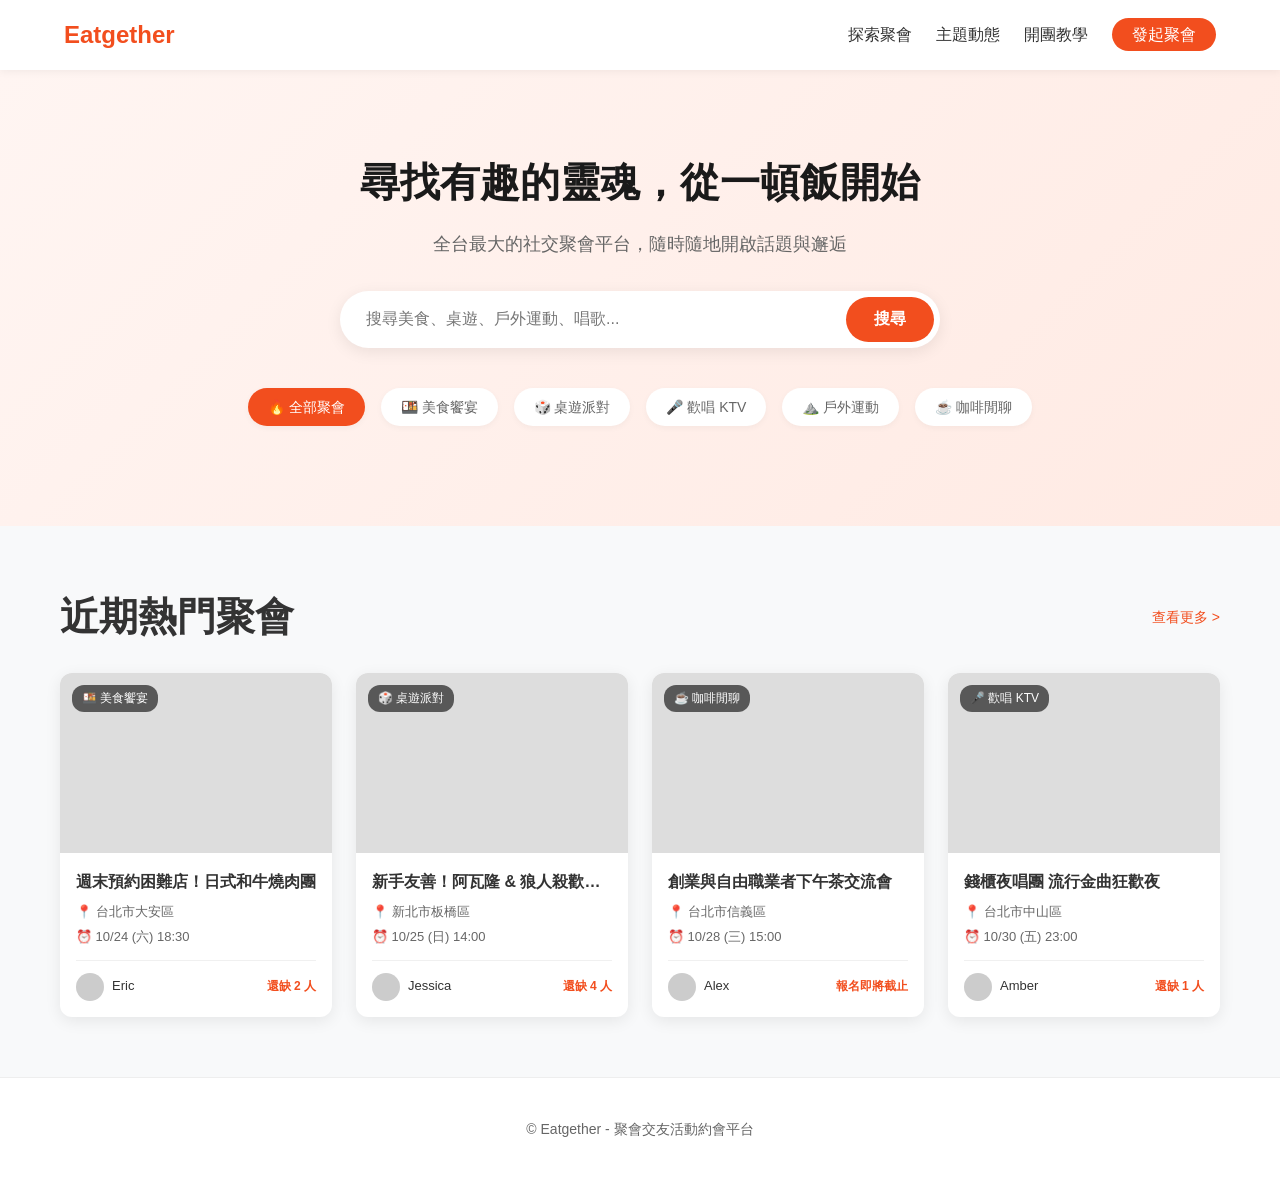
==== index.html @ 2983c8fc "initial" ====
<!DOCTYPE html>
<html lang="zh-TW">

<head>
    <meta charset="UTF-8">
    <meta name="viewport" content="width=device-width, initial-scale=1.0">
    <title>Eatgether - 聚會交友活動約會平台</title>
    <link rel="stylesheet" href="style.css">
</head>

<body>

    <!-- 頁首導航 -->
    <header>
        <a href="#" class="logo">
            <span>Eatgether</span>
        </a>
        <ul class="nav-links">
            <li><a href="#">探索聚會</a></li>
            <li><a href="#">主題動態</a></li>
            <li><a href="#">開團教學</a></li>
            <li><a href="#" class="btn-primary">發起聚會</a></li>
        </ul>
    </header>

    <!-- 主視覺區塊 -->
    <section class="hero">
        <h1>尋找有趣的靈魂，從一頓飯開始</h1>
        <p>全台最大的社交聚會平台，隨時隨地開啟話題與邂逅</p>

        <div class="search-bar">
            <input type="text" placeholder="搜尋美食、桌遊、戶外運動、唱歌...">
            <button>搜尋</button>
        </div>

        <!-- 主題標籤 -->
        <div class="categories">
            <div class="category-chip active">🔥 全部聚會</div>
            <div class="category-chip">🍱 美食饗宴</div>
            <div class="category-chip">🎲 桌遊派對</div>
            <div class="category-chip">🎤 歡唱 KTV</div>
            <div class="category-chip">⛰️ 戶外運動</div>
            <div class="category-chip">☕ 咖啡閒聊</div>
        </div>
    </section>

    <!-- 主要卡片列表 -->
    <main class="container">
        <div class="section-title">
            <h2>近期熱門聚會</h2>
            <a href="#">查看更多 ></a>
        </div>

        <div class="events-grid">
            <!-- 卡片 1 -->
            <div class="event-card">
                <div class="card-img" style="background-image: url('https://picsum.photos/400/300?random=1');">
                    <span class="card-tag">🍱 美食饗宴</span>
                </div>
                <div class="card-content">
                    <div class="event-title">週末預約困難店！日式和牛燒肉團</div>
                    <div class="event-info">
                        <span>📍 台北市大安區</span>
                        <span>⏰ 10/24 (六) 18:30</span>
                    </div>
                    <div class="card-footer">
                        <div class="host-info">
                            <div class="avatar"
                                style="background-image: url('https://picsum.photos/50?random=10'); background-size: cover;">
                            </div>
                            <span>Eric</span>
                        </div>
                        <span class="status-badge">還缺 2 人</span>
                    </div>
                </div>
            </div>

            <!-- 卡片 2 -->
            <div class="event-card">
                <div class="card-img" style="background-image: url('https://picsum.photos/400/300?random=2');">
                    <span class="card-tag">🎲 桌遊派對</span>
                </div>
                <div class="card-content">
                    <div class="event-title">新手友善！阿瓦隆 & 狼人殺歡樂夜</div>
                    <div class="event-info">
                        <span>📍 新北市板橋區</span>
                        <span>⏰ 10/25 (日) 14:00</span>
                    </div>
                    <div class="card-footer">
                        <div class="host-info">
                            <div class="avatar"
                                style="background-image: url('https://picsum.photos/50?random=11'); background-size: cover;">
                            </div>
                            <span>Jessica</span>
                        </div>
                        <span class="status-badge">還缺 4 人</span>
                    </div>
                </div>
            </div>

            <!-- 卡片 3 -->
            <div class="event-card">
                <div class="card-img" style="background-image: url('https://picsum.photos/400/300?random=3');">
                    <span class="card-tag">☕ 咖啡閒聊</span>
                </div>
                <div class="card-content">
                    <div class="event-title">創業與自由職業者下午茶交流會</div>
                    <div class="event-info">
                        <span>📍 台北市信義區</span>
                        <span>⏰ 10/28 (三) 15:00</span>
                    </div>
                    <div class="card-footer">
                        <div class="host-info">
                            <div class="avatar"
                                style="background-image: url('https://picsum.photos/50?random=12'); background-size: cover;">
                            </div>
                            <span>Alex</span>
                        </div>
                        <span class="status-badge">報名即將截止</span>
                    </div>
                </div>
            </div>

            <!-- 卡片 4 -->
            <div class="event-card">
                <div class="card-img" style="background-image: url('https://picsum.photos/400/300?random=4');">
                    <span class="card-tag">🎤 歡唱 KTV</span>
                </div>
                <div class="card-content">
                    <div class="event-title">錢櫃夜唱團 流行金曲狂歡夜</div>
                    <div class="event-info">
                        <span>📍 台北市中山區</span>
                        <span>⏰ 10/30 (五) 23:00</span>
                    </div>
                    <div class="card-footer">
                        <div class="host-info">
                            <div class="avatar"
                                style="background-image: url('https://picsum.photos/50?random=13'); background-size: cover;">
                            </div>
                            <span>Amber</span>
                        </div>
                        <span class="status-badge">還缺 1 人</span>
                    </div>
                </div>
            </div>
        </div>
    </main>

    <!-- 頁尾 -->
    <footer>
        <p>© Eatgether - 聚會交友活動約會平台</p>
    </footer>

</body>

</html>
---- style.css ----
/* 全域 Reset & 變數設定 */
:root {
    --primary-color: #f24e1e;
    /* Eatgether 經典品牌紅橘色 */
    --primary-hover: #d93d10;
    --bg-gray: #f8f9fa;
    --text-main: #333333;
    --text-muted: #666666;
    --card-shadow: 0 4px 16px rgba(0, 0, 0, 0.08);
    --border-radius: 12px;
}

* {
    box-sizing: border-box;
    margin: 0;
    padding: 0;
    font-family: -apple-system, BlinkMacSystemFont, "Segoe UI", Roboto, "Helvetica Neue", Arial, sans-serif;
}

body {
    background-color: var(--bg-gray);
    color: var(--text-main);
    line-height: 1.6;
}

/* 頂部導航列 */
header {
    background-color: #ffffff;
    height: 70px;
    display: flex;
    justify-content: space-between;
    align-items: center;
    padding: 0 5%;
    position: sticky;
    top: 0;
    z-index: 1000;
    box-shadow: 0 2px 8px rgba(0, 0, 0, 0.05);
}

.logo {
    font-size: 24px;
    font-weight: 800;
    color: var(--primary-color);
    text-decoration: none;
    display: flex;
    align-items: center;
    gap: 8px;
}

.nav-links {
    display: flex;
    gap: 24px;
    align-items: center;
    list-style: none;
}

.nav-links a {
    text-decoration: none;
    color: var(--text-main);
    font-weight: 500;
    transition: color 0.2s;
}

.nav-links a:hover {
    color: var(--primary-color);
}

.btn-primary {
    background-color: var(--primary-color);
    color: #fff !important;
    padding: 8px 20px;
    border-radius: 20px;
    transition: background-color 0.2s !important;
}

.btn-primary:hover {
    background-color: var(--primary-hover) !important;
}

/* 主視覺 Hero 區塊 */
.hero {
    background: linear-gradient(135deg, #fff5f2 0%, #ffeae3 100%);
    padding: 80px 5% 100px;
    text-align: center;
}

.hero h1 {
    font-size: 40px;
    margin-bottom: 16px;
    color: #1a1a1a;
}

.hero p {
    font-size: 18px;
    color: var(--text-muted);
    margin-bottom: 32px;
}

.search-bar {
    max-width: 600px;
    margin: 0 auto;
    display: flex;
    background: #ffffff;
    padding: 6px;
    border-radius: 30px;
    box-shadow: var(--card-shadow);
}

.search-bar input {
    flex: 1;
    border: none;
    padding: 12px 20px;
    border-radius: 30px;
    outline: none;
    font-size: 16px;
}

.search-bar button {
    background-color: var(--primary-color);
    color: #ffffff;
    border: none;
    padding: 12px 28px;
    border-radius: 25px;
    cursor: pointer;
    font-size: 16px;
    font-weight: 600;
}

/* 分類標籤區 */
.categories {
    display: flex;
    justify-content: center;
    gap: 16px;
    margin-top: 40px;
    flex-wrap: wrap;
}

.category-chip {
    background: #ffffff;
    padding: 8px 20px;
    border-radius: 20px;
    font-size: 14px;
    color: var(--text-muted);
    cursor: pointer;
    box-shadow: 0 2px 6px rgba(0, 0, 0, 0.04);
    transition: all 0.2s;
}

.category-chip:hover,
.category-chip.active {
    background: var(--primary-color);
    color: #ffffff;
}

/* 主要內容 container */
.container {
    max-width: 1200px;
    margin: 0 auto;
    padding: 60px 20px;
}

.section-title {
    font-size: 26px;
    margin-bottom: 24px;
    display: flex;
    justify-content: space-between;
    align-items: center;
}

.section-title a {
    font-size: 14px;
    color: var(--primary-color);
    text-decoration: none;
}

/* 聚會卡片列表 */
.events-grid {
    display: grid;
    grid-template-columns: repeat(auto-fill, minmax(260px, 1fr));
    gap: 24px;
}

.event-card {
    background: #ffffff;
    border-radius: var(--border-radius);
    overflow: hidden;
    box-shadow: var(--card-shadow);
    transition: transform 0.2s;
    cursor: pointer;
}

.event-card:hover {
    transform: translateY(-4px);
}

.card-img {
    width: 100%;
    height: 180px;
    background-color: #ddd;
    background-size: cover;
    background-position: center;
    position: relative;
}

.card-tag {
    position: absolute;
    top: 12px;
    left: 12px;
    background: rgba(0, 0, 0, 0.6);
    color: #ffffff;
    padding: 4px 10px;
    border-radius: 12px;
    font-size: 12px;
}

.card-content {
    padding: 16px;
}

.event-title {
    font-size: 16px;
    font-weight: 700;
    margin-bottom: 8px;
    white-space: nowrap;
    overflow: hidden;
    text-overflow: ellipsis;
}

.event-info {
    font-size: 13px;
    color: var(--text-muted);
    margin-bottom: 12px;
    display: flex;
    flex-direction: column;
    gap: 4px;
}

.card-footer {
    display: flex;
    align-items: center;
    justify-content: space-between;
    border-top: 1px solid #f0f0f0;
    padding-top: 12px;
}

.host-info {
    display: flex;
    align-items: center;
    gap: 8px;
    font-size: 13px;
}

.avatar {
    width: 28px;
    height: 28px;
    border-radius: 50%;
    background-color: #ccc;
}

.status-badge {
    font-size: 12px;
    color: var(--primary-color);
    font-weight: 600;
}

/* 頁尾 Footer */
footer {
    background-color: #ffffff;
    border-top: 1px solid #eee;
    padding: 40px 5%;
    text-align: center;
    color: var(--text-muted);
    font-size: 14px;
}

/* 響應式調整 */
@media (max-width: 768px) {
    .hero h1 {
        font-size: 28px;
    }

    .hero p {
        font-size: 15px;
    }

    .nav-links {
        display: none;
    }
}
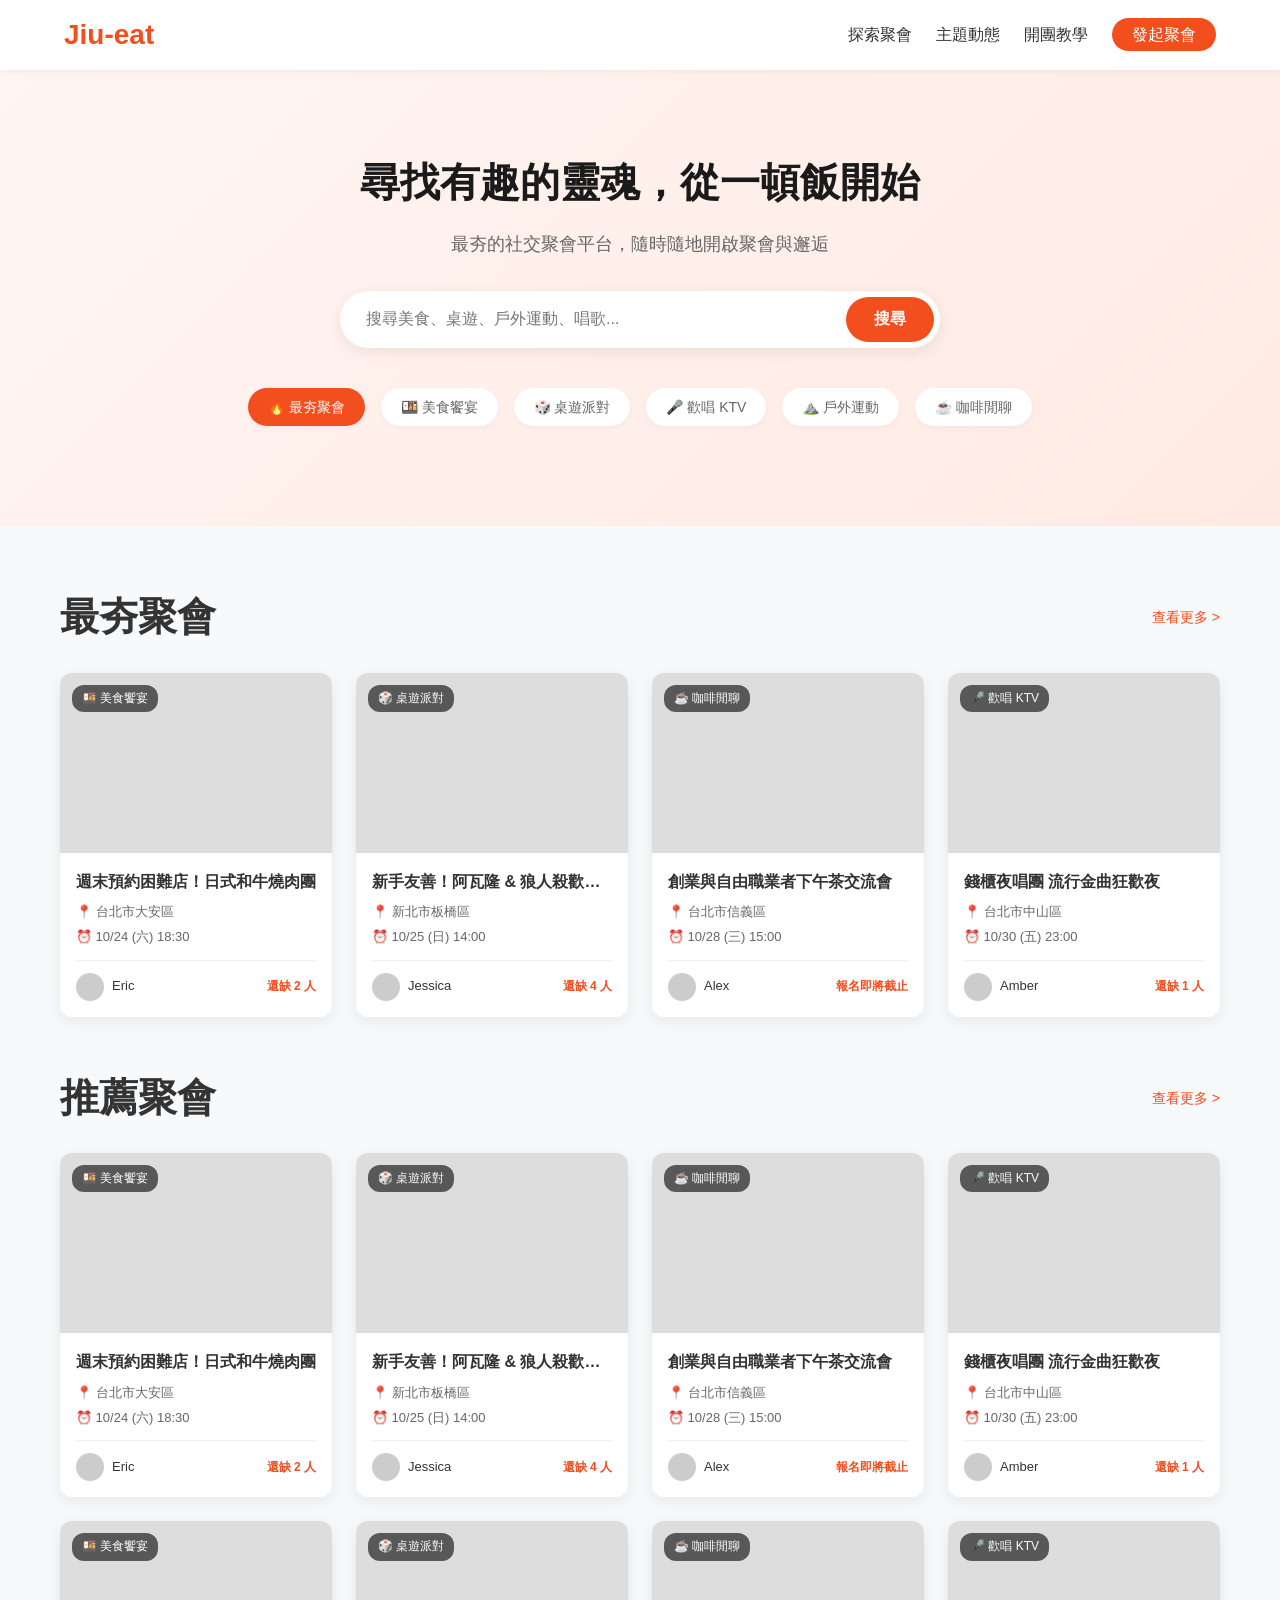
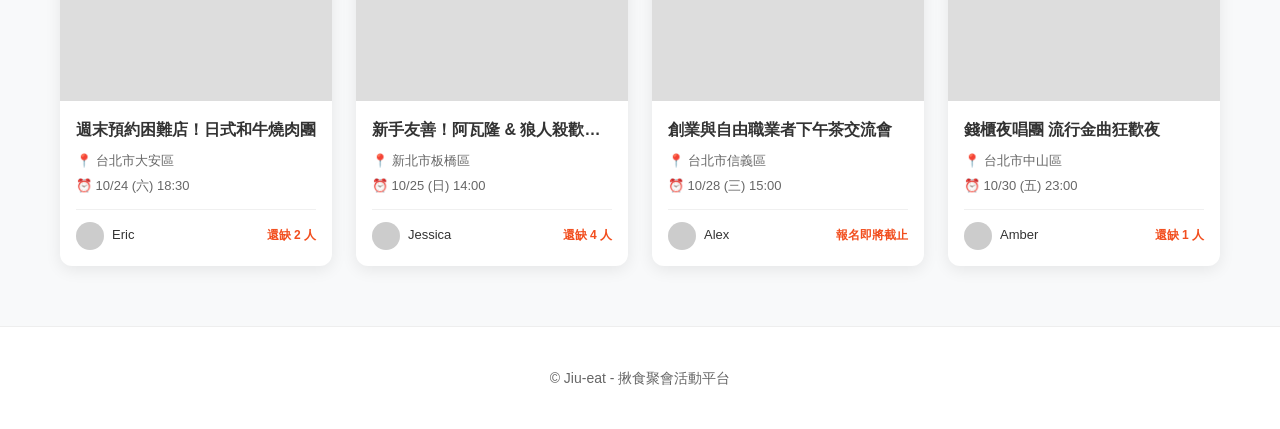
==== commit d5e34361: "first commit" ====
--- a/index.html
+++ b/index.html
@@ -1,156 +1,260 @@
-<!DOCTYPE html>
-<html lang="zh-TW">
-
-<head>
-    <meta charset="UTF-8">
-    <meta name="viewport" content="width=device-width, initial-scale=1.0">
-    <title>Eatgether - 聚會交友活動約會平台</title>
-    <link rel="stylesheet" href="style.css">
-</head>
-
-<body>
-
-    <!-- 頁首導航 -->
-    <header>
-        <a href="#" class="logo">
-            <span>Eatgether</span>
-        </a>
-        <ul class="nav-links">
-            <li><a href="#">探索聚會</a></li>
-            <li><a href="#">主題動態</a></li>
-            <li><a href="#">開團教學</a></li>
-            <li><a href="#" class="btn-primary">發起聚會</a></li>
-        </ul>
-    </header>
-
-    <!-- 主視覺區塊 -->
-    <section class="hero">
-        <h1>尋找有趣的靈魂，從一頓飯開始</h1>
-        <p>全台最大的社交聚會平台，隨時隨地開啟話題與邂逅</p>
-
-        <div class="search-bar">
-            <input type="text" placeholder="搜尋美食、桌遊、戶外運動、唱歌...">
-            <button>搜尋</button>
-        </div>
-
-        <!-- 主題標籤 -->
-        <div class="categories">
-            <div class="category-chip active">🔥 全部聚會</div>
-            <div class="category-chip">🍱 美食饗宴</div>
-            <div class="category-chip">🎲 桌遊派對</div>
-            <div class="category-chip">🎤 歡唱 KTV</div>
-            <div class="category-chip">⛰️ 戶外運動</div>
-            <div class="category-chip">☕ 咖啡閒聊</div>
-        </div>
-    </section>
-
-    <!-- 主要卡片列表 -->
-    <main class="container">
-        <div class="section-title">
-            <h2>近期熱門聚會</h2>
-            <a href="#">查看更多 ></a>
-        </div>
-
-        <div class="events-grid">
-            <!-- 卡片 1 -->
-            <div class="event-card">
-                <div class="card-img" style="background-image: url('https://picsum.photos/400/300?random=1');">
-                    <span class="card-tag">🍱 美食饗宴</span>
-                </div>
-                <div class="card-content">
-                    <div class="event-title">週末預約困難店！日式和牛燒肉團</div>
-                    <div class="event-info">
-                        <span>📍 台北市大安區</span>
-                        <span>⏰ 10/24 (六) 18:30</span>
-                    </div>
-                    <div class="card-footer">
-                        <div class="host-info">
-                            <div class="avatar"
-                                style="background-image: url('https://picsum.photos/50?random=10'); background-size: cover;">
-                            </div>
-                            <span>Eric</span>
-                        </div>
-                        <span class="status-badge">還缺 2 人</span>
-                    </div>
-                </div>
-            </div>
-
-            <!-- 卡片 2 -->
-            <div class="event-card">
-                <div class="card-img" style="background-image: url('https://picsum.photos/400/300?random=2');">
-                    <span class="card-tag">🎲 桌遊派對</span>
-                </div>
-                <div class="card-content">
-                    <div class="event-title">新手友善！阿瓦隆 & 狼人殺歡樂夜</div>
-                    <div class="event-info">
-                        <span>📍 新北市板橋區</span>
-                        <span>⏰ 10/25 (日) 14:00</span>
-                    </div>
-                    <div class="card-footer">
-                        <div class="host-info">
-                            <div class="avatar"
-                                style="background-image: url('https://picsum.photos/50?random=11'); background-size: cover;">
-                            </div>
-                            <span>Jessica</span>
-                        </div>
-                        <span class="status-badge">還缺 4 人</span>
-                    </div>
-                </div>
-            </div>
-
-            <!-- 卡片 3 -->
-            <div class="event-card">
-                <div class="card-img" style="background-image: url('https://picsum.photos/400/300?random=3');">
-                    <span class="card-tag">☕ 咖啡閒聊</span>
-                </div>
-                <div class="card-content">
-                    <div class="event-title">創業與自由職業者下午茶交流會</div>
-                    <div class="event-info">
-                        <span>📍 台北市信義區</span>
-                        <span>⏰ 10/28 (三) 15:00</span>
-                    </div>
-                    <div class="card-footer">
-                        <div class="host-info">
-                            <div class="avatar"
-                                style="background-image: url('https://picsum.photos/50?random=12'); background-size: cover;">
-                            </div>
-                            <span>Alex</span>
-                        </div>
-                        <span class="status-badge">報名即將截止</span>
-                    </div>
-                </div>
-            </div>
-
-            <!-- 卡片 4 -->
-            <div class="event-card">
-                <div class="card-img" style="background-image: url('https://picsum.photos/400/300?random=4');">
-                    <span class="card-tag">🎤 歡唱 KTV</span>
-                </div>
-                <div class="card-content">
-                    <div class="event-title">錢櫃夜唱團 流行金曲狂歡夜</div>
-                    <div class="event-info">
-                        <span>📍 台北市中山區</span>
-                        <span>⏰ 10/30 (五) 23:00</span>
-                    </div>
-                    <div class="card-footer">
-                        <div class="host-info">
-                            <div class="avatar"
-                                style="background-image: url('https://picsum.photos/50?random=13'); background-size: cover;">
-                            </div>
-                            <span>Amber</span>
-                        </div>
-                        <span class="status-badge">還缺 1 人</span>
-                    </div>
-                </div>
-            </div>
-        </div>
-    </main>
-
-    <!-- 頁尾 -->
-    <footer>
-        <p>© Eatgether - 聚會交友活動約會平台</p>
-    </footer>
-
-</body>
-
+<!DOCTYPE html>
+<html lang="zh-TW">
+
+<head>
+    <meta charset="UTF-8">
+    <meta name="viewport" content="width=device-width, initial-scale=1.0">
+    <title>Jiu-eat - 揪食聚會活動平台</title>
+    <link rel="stylesheet" href="style.css">
+</head>
+
+<body>
+
+    <!-- 頁首導航 -->
+    <header>
+        <a href="#" class="logo">
+            <span>Jiu-eat</span>
+        </a>
+        <ul class="nav-links">
+            <li><a href="#">探索聚會</a></li>
+            <li><a href="#">主題動態</a></li>
+            <li><a href="#">開團教學</a></li>
+            <li><a href="#" class="btn-primary">發起聚會</a></li>
+        </ul>
+    </header>
+
+    <!-- 主視覺區塊 -->
+    <section class="hero">
+        <h1>尋找有趣的靈魂，從一頓飯開始</h1>
+        <p>最夯的社交聚會平台，隨時隨地開啟聚會與邂逅</p>
+
+        <div class="search-bar">
+            <input type="text" placeholder="搜尋美食、桌遊、戶外運動、唱歌...">
+            <button>搜尋</button>
+        </div>
+
+        <!-- 主題標籤 -->
+        <div class="categories">
+            <div class="category-chip active">🔥 最夯聚會</div>
+            <div class="category-chip">🍱 美食饗宴</div>
+            <div class="category-chip">🎲 桌遊派對</div>
+            <div class="category-chip">🎤 歡唱 KTV</div>
+            <div class="category-chip">⛰️ 戶外運動</div>
+            <div class="category-chip">☕ 咖啡閒聊</div>
+        </div>
+    </section>
+
+    <!-- 主要內容 container -->
+    <main class="container">
+
+        <!-- 區塊 1：近期熱門聚會 -->
+        <div class="events-section">
+            <div class="section-title">
+                <h2>最夯聚會</h2>
+                <a href="#">查看更多 ></a>
+            </div>
+
+            <div class="events-grid">
+                <!-- 卡片 1 -->
+                <div class="event-card">
+                    <div class="card-img" style="background-image: url('https://picsum.photos/400/300?random=1');">
+                        <span class="card-tag">🍱 美食饗宴</span>
+                    </div>
+                    <div class="card-content">
+                        <div class="event-title">週末預約困難店！日式和牛燒肉團</div>
+                        <div class="event-info">
+                            <span>📍 台北市大安區</span>
+                            <span>⏰ 10/24 (六) 18:30</span>
+                        </div>
+                        <div class="card-footer">
+                            <div class="host-info">
+                                <div class="avatar"
+                                    style="background-image: url('https://picsum.photos/50?random=3'); background-size: cover;">
+                                </div>
+                                <span>Eric</span>
+                            </div>
+                            <span class="status-badge">還缺 2 人</span>
+                        </div>
+                    </div>
+                </div>
+
+                <!-- 卡片 2 -->
+                <div class="event-card">
+                    <div class="card-img" style="background-image: url('https://picsum.photos/400/300?random=2');">
+                        <span class="card-tag">🎲 桌遊派對</span>
+                    </div>
+                    <div class="card-content">
+                        <div class="event-title">新手友善！阿瓦隆 & 狼人殺歡樂夜</div>
+                        <div class="event-info">
+                            <span>📍 新北市板橋區</span>
+                            <span>⏰ 10/25 (日) 14:00</span>
+                        </div>
+                        <div class="card-footer">
+                            <div class="host-info">
+                                <div class="avatar"
+                                    style="background-image: url('https://picsum.photos/50?random=11'); background-size: cover;">
+                                </div>
+                                <span>Jessica</span>
+                            </div>
+                            <span class="status-badge">還缺 4 人</span>
+                        </div>
+                    </div>
+                </div>
+
+                <!-- 卡片 3 -->
+                <div class="event-card">
+                    <div class="card-img" style="background-image: url('https://picsum.photos/400/300?random=9');">
+                        <span class="card-tag">☕ 咖啡閒聊</span>
+                    </div>
+                    <div class="card-content">
+                        <div class="event-title">創業與自由職業者下午茶交流會</div>
+                        <div class="event-info">
+                            <span>📍 台北市信義區</span>
+                            <span>⏰ 10/28 (三) 15:00</span>
+                        </div>
+                        <div class="card-footer">
+                            <div class="host-info">
+                                <div class="avatar"
+                                    style="background-image: url('https://picsum.photos/50?random=6'); background-size: cover;">
+                                </div>
+                                <span>Alex</span>
+                            </div>
+                            <span class="status-badge">報名即將截止</span>
+                        </div>
+                    </div>
+                </div>
+
+                <!-- 卡片 4 -->
+                <div class="event-card">
+                    <div class="card-img" style="background-image: url('https://picsum.photos/400/300?random=4');">
+                        <span class="card-tag">🎤 歡唱 KTV</span>
+                    </div>
+                    <div class="card-content">
+                        <div class="event-title">錢櫃夜唱團 流行金曲狂歡夜</div>
+                        <div class="event-info">
+                            <span>📍 台北市中山區</span>
+                            <span>⏰ 10/30 (五) 23:00</span>
+                        </div>
+                        <div class="card-footer">
+                            <div class="host-info">
+                                <div class="avatar"
+                                    style="background-image: url('https://picsum.photos/50?random=13'); background-size: cover;">
+                                </div>
+                                <span>Amber</span>
+                            </div>
+                            <span class="status-badge">還缺 1 人</span>
+                        </div>
+                    </div>
+                </div>
+            </div>
+        </div>
+
+        <!-- 區塊 2：即將成團聚會（改為 JS 動態渲染） -->
+        <div class="events-section">
+            <div class="section-title">
+                <h2>推薦聚會</h2>
+                <a href="#">查看更多 ></a>
+            </div>
+
+            <!-- 動態生成卡片的容器 -->
+            <div class="events-grid" id="upcoming-events-grid"></div>
+        </div>
+
+    </main>
+
+    <!-- 頁尾 -->
+    <footer>
+        <p>© Jiu-eat - 揪食聚會活動平台</p>
+    </footer>
+
+    <!-- 動態生成區塊 2 卡片的 JavaScript -->
+    <script>
+        document.addEventListener("DOMContentLoaded", () => {
+            // 1. 在這裡設定你「希望」顯示的預設卡片數量（例如：5、7、10 都可以）
+            const targetCardCount = 6;
+
+            // 2. 自動計算並調整為 4 的倍數（如輸入 6 會自動轉為 8）
+            const finalCount = Math.ceil(targetCardCount / 4) * 4;
+
+            // 預設卡片資料庫範本
+            const sampleCards = [
+                {
+                    tag: "🍱 美食饗宴",
+                    title: "週末預約困難店！日式和牛燒肉團",
+                    location: "📍 台北市大安區",
+                    time: "⏰ 10/24 (六) 18:30",
+                    host: "Eric",
+                    status: "還缺 2 人",
+                    img: "https://picsum.photos/400/300?random=10",
+                    avatar: "https://picsum.photos/50?random=10"
+                },
+                {
+                    tag: "🎲 桌遊派對",
+                    title: "新手友善！阿瓦隆 & 狼人殺歡樂夜",
+                    location: "📍 新北市板橋區",
+                    time: "⏰ 10/25 (日) 14:00",
+                    host: "Jessica",
+                    status: "還缺 4 人",
+                    img: "https://picsum.photos/400/300?random=20",
+                    avatar: "https://picsum.photos/50?random=11"
+                },
+                {
+                    tag: "☕ 咖啡閒聊",
+                    title: "創業與自由職業者下午茶交流會",
+                    location: "📍 台北市信義區",
+                    time: "⏰ 10/28 (三) 15:00",
+                    host: "Alex",
+                    status: "報名即將截止",
+                    img: "https://picsum.photos/400/300?random=30",
+                    avatar: "https://picsum.photos/50?random=12"
+                },
+                {
+                    tag: "🎤 歡唱 KTV",
+                    title: "錢櫃夜唱團 流行金曲狂歡夜",
+                    location: "📍 台北市中山區",
+                    time: "⏰ 10/30 (五) 23:00",
+                    host: "Amber",
+                    status: "還缺 1 人",
+                    img: "https://picsum.photos/400/300?random=40",
+                    avatar: "https://picsum.photos/50?random=13"
+                }
+            ];
+
+            const gridContainer = document.getElementById("upcoming-events-grid");
+            let cardsHTML = "";
+
+            // 3. 根據計算出的 finalCount 循環產出卡片
+            for (let i = 0; i < finalCount; i++) {
+                // 循環使用預設資料庫中的項目
+                const data = sampleCards[i % sampleCards.length];
+
+                cardsHTML += `
+                    <div class="event-card">
+                        <div class="card-img" style="background-image: url('${data.img}');">
+                            <span class="card-tag">${data.tag}</span>
+                        </div>
+                        <div class="card-content">
+                            <div class="event-title">${data.title}</div>
+                            <div class="event-info">
+                                <span>${data.location}</span>
+                                <span>${data.time}</span>
+                            </div>
+                            <div class="card-footer">
+                                <div class="host-info">
+                                    <div class="avatar" style="background-image: url('${data.avatar}'); background-size: cover;"></div>
+                                    <span>${data.host}</span>
+                                </div>
+                                <span class="status-badge">${data.status}</span>
+                            </div>
+                        </div>
+                    </div>
+                `;
+            }
+
+            // 將生成的卡片寫入 DOM 容器中
+            gridContainer.innerHTML = cardsHTML;
+        });
+    </script>
+</body>
+
 </html>
--- a/style.css
+++ b/style.css
@@ -1,289 +1,298 @@
-/* 全域 Reset & 變數設定 */
-:root {
-    --primary-color: #f24e1e;
-    /* Eatgether 經典品牌紅橘色 */
-    --primary-hover: #d93d10;
-    --bg-gray: #f8f9fa;
-    --text-main: #333333;
-    --text-muted: #666666;
-    --card-shadow: 0 4px 16px rgba(0, 0, 0, 0.08);
-    --border-radius: 12px;
-}
-
-* {
-    box-sizing: border-box;
-    margin: 0;
-    padding: 0;
-    font-family: -apple-system, BlinkMacSystemFont, "Segoe UI", Roboto, "Helvetica Neue", Arial, sans-serif;
-}
-
-body {
-    background-color: var(--bg-gray);
-    color: var(--text-main);
-    line-height: 1.6;
-}
-
-/* 頂部導航列 */
-header {
-    background-color: #ffffff;
-    height: 70px;
-    display: flex;
-    justify-content: space-between;
-    align-items: center;
-    padding: 0 5%;
-    position: sticky;
-    top: 0;
-    z-index: 1000;
-    box-shadow: 0 2px 8px rgba(0, 0, 0, 0.05);
-}
-
-.logo {
-    font-size: 24px;
-    font-weight: 800;
-    color: var(--primary-color);
-    text-decoration: none;
-    display: flex;
-    align-items: center;
-    gap: 8px;
-}
-
-.nav-links {
-    display: flex;
-    gap: 24px;
-    align-items: center;
-    list-style: none;
-}
-
-.nav-links a {
-    text-decoration: none;
-    color: var(--text-main);
-    font-weight: 500;
-    transition: color 0.2s;
-}
-
-.nav-links a:hover {
-    color: var(--primary-color);
-}
-
-.btn-primary {
-    background-color: var(--primary-color);
-    color: #fff !important;
-    padding: 8px 20px;
-    border-radius: 20px;
-    transition: background-color 0.2s !important;
-}
-
-.btn-primary:hover {
-    background-color: var(--primary-hover) !important;
-}
-
-/* 主視覺 Hero 區塊 */
-.hero {
-    background: linear-gradient(135deg, #fff5f2 0%, #ffeae3 100%);
-    padding: 80px 5% 100px;
-    text-align: center;
-}
-
-.hero h1 {
-    font-size: 40px;
-    margin-bottom: 16px;
-    color: #1a1a1a;
-}
-
-.hero p {
-    font-size: 18px;
-    color: var(--text-muted);
-    margin-bottom: 32px;
-}
-
-.search-bar {
-    max-width: 600px;
-    margin: 0 auto;
-    display: flex;
-    background: #ffffff;
-    padding: 6px;
-    border-radius: 30px;
-    box-shadow: var(--card-shadow);
-}
-
-.search-bar input {
-    flex: 1;
-    border: none;
-    padding: 12px 20px;
-    border-radius: 30px;
-    outline: none;
-    font-size: 16px;
-}
-
-.search-bar button {
-    background-color: var(--primary-color);
-    color: #ffffff;
-    border: none;
-    padding: 12px 28px;
-    border-radius: 25px;
-    cursor: pointer;
-    font-size: 16px;
-    font-weight: 600;
-}
-
-/* 分類標籤區 */
-.categories {
-    display: flex;
-    justify-content: center;
-    gap: 16px;
-    margin-top: 40px;
-    flex-wrap: wrap;
-}
-
-.category-chip {
-    background: #ffffff;
-    padding: 8px 20px;
-    border-radius: 20px;
-    font-size: 14px;
-    color: var(--text-muted);
-    cursor: pointer;
-    box-shadow: 0 2px 6px rgba(0, 0, 0, 0.04);
-    transition: all 0.2s;
-}
-
-.category-chip:hover,
-.category-chip.active {
-    background: var(--primary-color);
-    color: #ffffff;
-}
-
-/* 主要內容 container */
-.container {
-    max-width: 1200px;
-    margin: 0 auto;
-    padding: 60px 20px;
-}
-
-.section-title {
-    font-size: 26px;
-    margin-bottom: 24px;
-    display: flex;
-    justify-content: space-between;
-    align-items: center;
-}
-
-.section-title a {
-    font-size: 14px;
-    color: var(--primary-color);
-    text-decoration: none;
-}
-
-/* 聚會卡片列表 */
-.events-grid {
-    display: grid;
-    grid-template-columns: repeat(auto-fill, minmax(260px, 1fr));
-    gap: 24px;
-}
-
-.event-card {
-    background: #ffffff;
-    border-radius: var(--border-radius);
-    overflow: hidden;
-    box-shadow: var(--card-shadow);
-    transition: transform 0.2s;
-    cursor: pointer;
-}
-
-.event-card:hover {
-    transform: translateY(-4px);
-}
-
-.card-img {
-    width: 100%;
-    height: 180px;
-    background-color: #ddd;
-    background-size: cover;
-    background-position: center;
-    position: relative;
-}
-
-.card-tag {
-    position: absolute;
-    top: 12px;
-    left: 12px;
-    background: rgba(0, 0, 0, 0.6);
-    color: #ffffff;
-    padding: 4px 10px;
-    border-radius: 12px;
-    font-size: 12px;
-}
-
-.card-content {
-    padding: 16px;
-}
-
-.event-title {
-    font-size: 16px;
-    font-weight: 700;
-    margin-bottom: 8px;
-    white-space: nowrap;
-    overflow: hidden;
-    text-overflow: ellipsis;
-}
-
-.event-info {
-    font-size: 13px;
-    color: var(--text-muted);
-    margin-bottom: 12px;
-    display: flex;
-    flex-direction: column;
-    gap: 4px;
-}
-
-.card-footer {
-    display: flex;
-    align-items: center;
-    justify-content: space-between;
-    border-top: 1px solid #f0f0f0;
-    padding-top: 12px;
-}
-
-.host-info {
-    display: flex;
-    align-items: center;
-    gap: 8px;
-    font-size: 13px;
-}
-
-.avatar {
-    width: 28px;
-    height: 28px;
-    border-radius: 50%;
-    background-color: #ccc;
-}
-
-.status-badge {
-    font-size: 12px;
-    color: var(--primary-color);
-    font-weight: 600;
-}
-
-/* 頁尾 Footer */
-footer {
-    background-color: #ffffff;
-    border-top: 1px solid #eee;
-    padding: 40px 5%;
-    text-align: center;
-    color: var(--text-muted);
-    font-size: 14px;
-}
-
-/* 響應式調整 */
-@media (max-width: 768px) {
-    .hero h1 {
-        font-size: 28px;
-    }
-
-    .hero p {
-        font-size: 15px;
-    }
-
-    .nav-links {
-        display: none;
-    }
+/* 全域 Reset & 變數設定 */
+:root {
+    --primary-color: #f24e1e;
+    /* Eatgether 經典品牌紅橘色 */
+    --primary-hover: #d93d10;
+    --bg-gray: #f8f9fa;
+    --text-main: #333333;
+    --text-muted: #666666;
+    --card-shadow: 0 4px 16px rgba(0, 0, 0, 0.08);
+    --border-radius: 12px;
+}
+
+* {
+    box-sizing: border-box;
+    margin: 0;
+    padding: 0;
+    font-family: -apple-system, BlinkMacSystemFont, "Segoe UI", Roboto, "Helvetica Neue", Arial, sans-serif;
+}
+
+body {
+    background-color: var(--bg-gray);
+    color: var(--text-main);
+    line-height: 1.6;
+}
+
+/* 頂部導航列 */
+header {
+    background-color: #ffffff;
+    height: 70px;
+    display: flex;
+    justify-content: space-between;
+    align-items: center;
+    padding: 0 5%;
+    position: sticky;
+    top: 0;
+    z-index: 1000;
+    box-shadow: 0 2px 8px rgba(0, 0, 0, 0.05);
+}
+
+.logo {
+    font-size: 28px;
+    font-weight: 800;
+    color: var(--primary-color);
+    text-decoration: none;
+    display: flex;
+    align-items: center;
+    gap: 8px;
+}
+
+.nav-links {
+    display: flex;
+    gap: 24px;
+    align-items: center;
+    list-style: none;
+}
+
+.nav-links a {
+    text-decoration: none;
+    color: var(--text-main);
+    font-weight: 500;
+    transition: color 0.2s;
+}
+
+.nav-links a:hover {
+    color: var(--primary-color);
+}
+
+.btn-primary {
+    background-color: var(--primary-color);
+    color: #fff !important;
+    padding: 8px 20px;
+    border-radius: 20px;
+    transition: background-color 0.2s !important;
+}
+
+.btn-primary:hover {
+    background-color: var(--primary-hover) !important;
+}
+
+/* 主視覺 Hero 區塊 */
+.hero {
+    background: linear-gradient(135deg, #fff5f2 0%, #ffeae3 100%);
+    padding: 80px 5% 100px;
+    text-align: center;
+}
+
+.hero h1 {
+    font-size: 40px;
+    margin-bottom: 16px;
+    color: #1a1a1a;
+}
+
+.hero p {
+    font-size: 18px;
+    color: var(--text-muted);
+    margin-bottom: 32px;
+}
+
+.search-bar {
+    max-width: 600px;
+    margin: 0 auto;
+    display: flex;
+    background: #ffffff;
+    padding: 6px;
+    border-radius: 30px;
+    box-shadow: var(--card-shadow);
+}
+
+.search-bar input {
+    flex: 1;
+    border: none;
+    padding: 12px 20px;
+    border-radius: 30px;
+    outline: none;
+    font-size: 16px;
+}
+
+.search-bar button {
+    background-color: var(--primary-color);
+    color: #ffffff;
+    border: none;
+    padding: 12px 28px;
+    border-radius: 25px;
+    cursor: pointer;
+    font-size: 16px;
+    font-weight: 600;
+}
+
+/* 分類標籤區 */
+.categories {
+    display: flex;
+    justify-content: center;
+    gap: 16px;
+    margin-top: 40px;
+    flex-wrap: wrap;
+}
+
+.category-chip {
+    background: #ffffff;
+    padding: 8px 20px;
+    border-radius: 20px;
+    font-size: 14px;
+    color: var(--text-muted);
+    cursor: pointer;
+    box-shadow: 0 2px 6px rgba(0, 0, 0, 0.04);
+    transition: all 0.2s;
+}
+
+.category-chip:hover,
+.category-chip.active {
+    background: var(--primary-color);
+    color: #ffffff;
+}
+
+/* 主要內容 container */
+.container {
+    max-width: 1200px;
+    margin: 0 auto;
+    padding: 60px 20px;
+    display: flex;
+    flex-direction: column;
+    gap: 50px;
+    /* 自動控制區塊間距 */
+}
+
+.section-title {
+    font-size: 26px;
+    margin-bottom: 24px;
+    display: flex;
+    justify-content: space-between;
+    align-items: center;
+}
+
+.section-title a {
+    font-size: 14px;
+    color: var(--primary-color);
+    text-decoration: none;
+}
+
+/* 獨立聚會區塊 (包裹 標題 + 卡片列表) */
+.events-section {
+    width: 100%;
+}
+
+/* 聚會卡片列表 */
+.events-grid {
+    display: grid;
+    grid-template-columns: repeat(auto-fill, minmax(260px, 1fr));
+    gap: 24px;
+}
+
+.event-card {
+    background: #ffffff;
+    border-radius: var(--border-radius);
+    overflow: hidden;
+    box-shadow: var(--card-shadow);
+    transition: transform 0.2s;
+    cursor: pointer;
+}
+
+.event-card:hover {
+    transform: translateY(-4px);
+}
+
+.card-img {
+    width: 100%;
+    height: 180px;
+    background-color: #ddd;
+    background-size: cover;
+    background-position: center;
+    position: relative;
+}
+
+.card-tag {
+    position: absolute;
+    top: 12px;
+    left: 12px;
+    background: rgba(0, 0, 0, 0.6);
+    color: #ffffff;
+    padding: 4px 10px;
+    border-radius: 12px;
+    font-size: 12px;
+}
+
+.card-content {
+    padding: 16px;
+}
+
+.event-title {
+    font-size: 16px;
+    font-weight: 700;
+    margin-bottom: 8px;
+    white-space: nowrap;
+    overflow: hidden;
+    text-overflow: ellipsis;
+}
+
+.event-info {
+    font-size: 13px;
+    color: var(--text-muted);
+    margin-bottom: 12px;
+    display: flex;
+    flex-direction: column;
+    gap: 4px;
+}
+
+.card-footer {
+    display: flex;
+    align-items: center;
+    justify-content: space-between;
+    border-top: 1px solid #f0f0f0;
+    padding-top: 12px;
+}
+
+.host-info {
+    display: flex;
+    align-items: center;
+    gap: 8px;
+    font-size: 13px;
+}
+
+.avatar {
+    width: 28px;
+    height: 28px;
+    border-radius: 50%;
+    background-color: #ccc;
+}
+
+.status-badge {
+    font-size: 12px;
+    color: var(--primary-color);
+    font-weight: 600;
+}
+
+/* 頁尾 Footer */
+footer {
+    background-color: #ffffff;
+    border-top: 1px solid #eee;
+    padding: 40px 5%;
+    text-align: center;
+    color: var(--text-muted);
+    font-size: 14px;
+}
+
+/* 響應式調整 */
+@media (max-width: 768px) {
+    .hero h1 {
+        font-size: 28px;
+    }
+
+    .hero p {
+        font-size: 15px;
+    }
+
+    .nav-links {
+        display: none;
+    }
 }
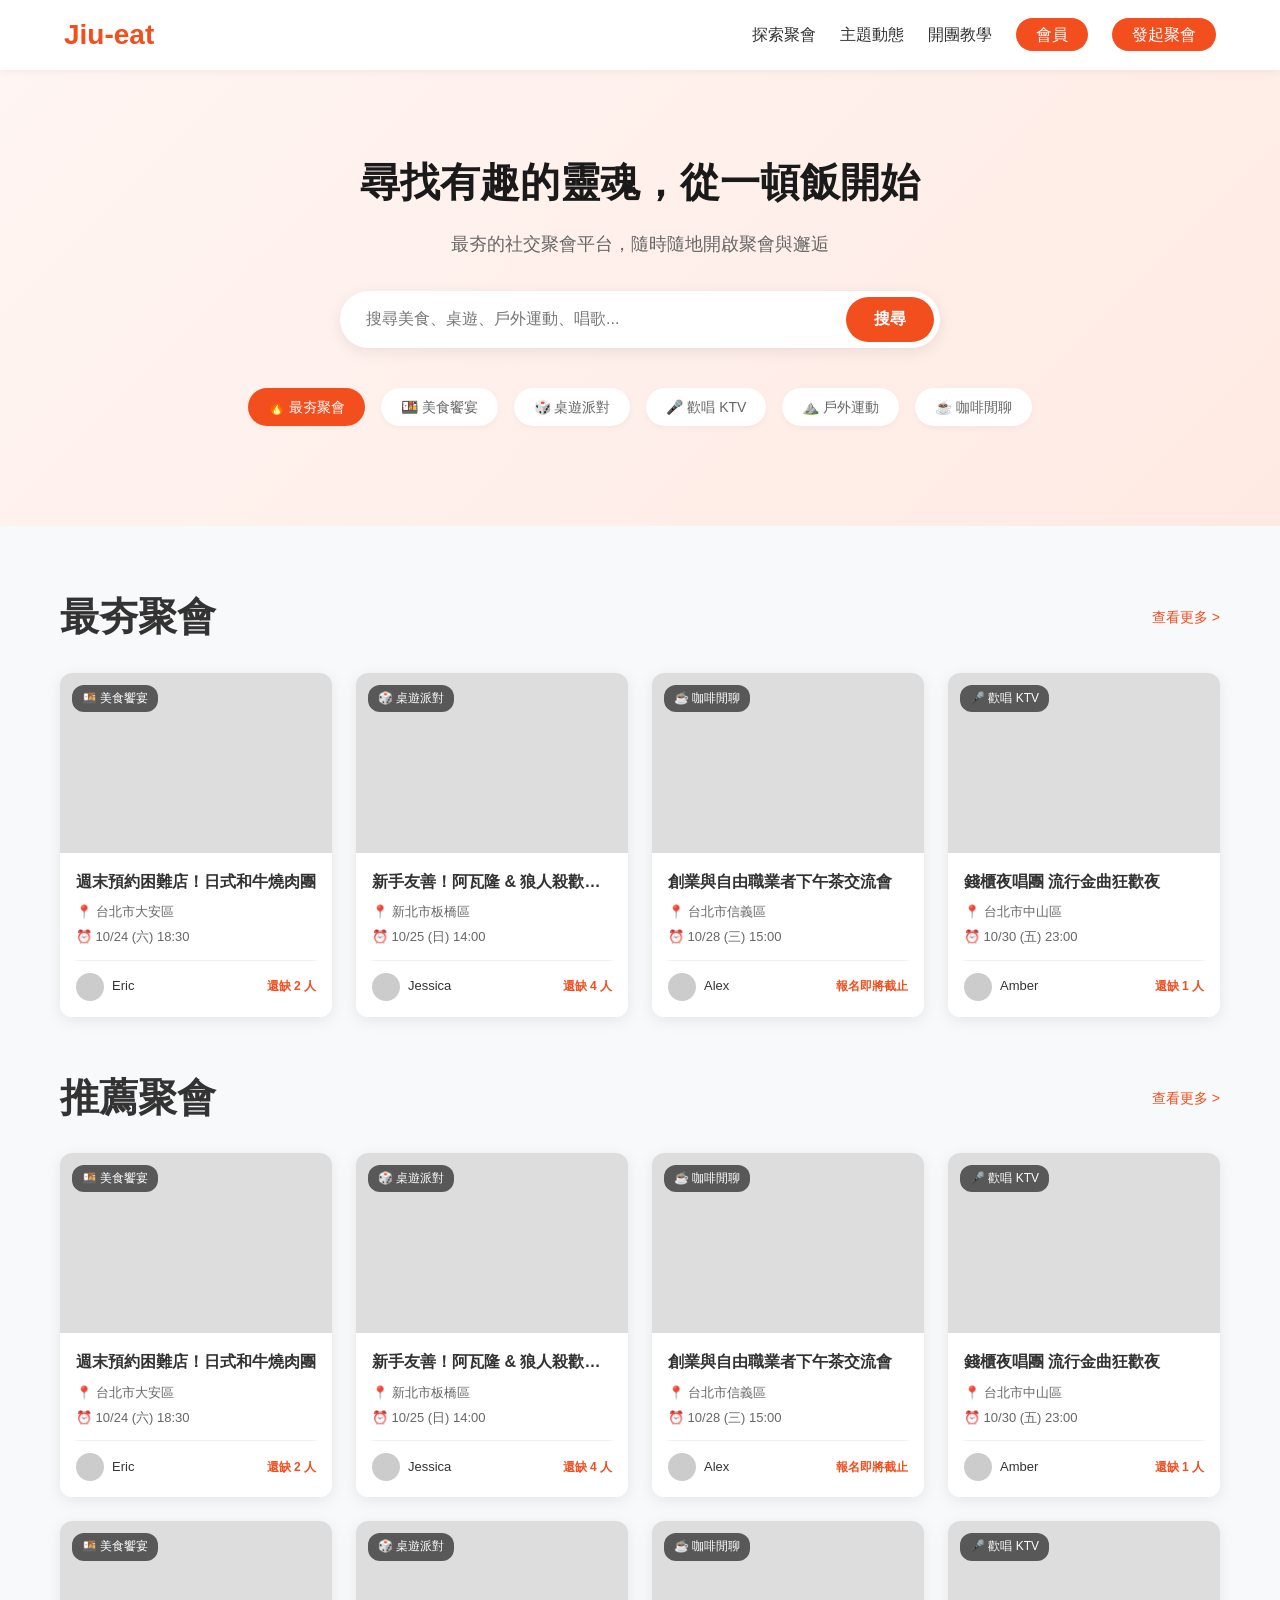
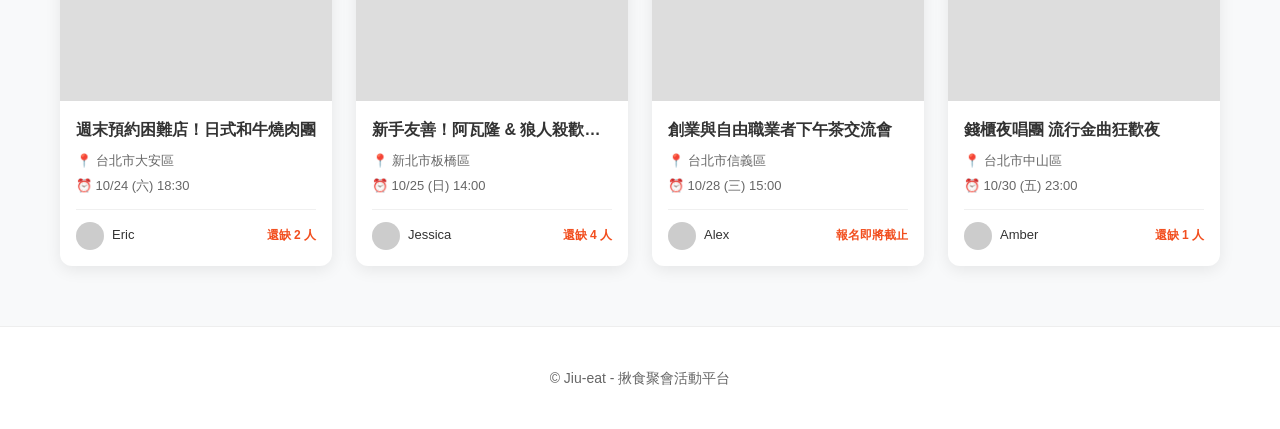
==== commit 88b312d3: "modify" ====
--- a/index.html
+++ b/index.html
@@ -19,6 +19,7 @@
             <li><a href="#">探索聚會</a></li>
             <li><a href="#">主題動態</a></li>
             <li><a href="#">開團教學</a></li>
+            <li><a href="#" class="btn-primary">會員</a></li>
             <li><a href="#" class="btn-primary">發起聚會</a></li>
         </ul>
     </header>
--- a/style.css
+++ b/style.css
@@ -1,298 +1,298 @@
-/* 全域 Reset & 變數設定 */
-:root {
-    --primary-color: #f24e1e;
-    /* Eatgether 經典品牌紅橘色 */
-    --primary-hover: #d93d10;
-    --bg-gray: #f8f9fa;
-    --text-main: #333333;
-    --text-muted: #666666;
-    --card-shadow: 0 4px 16px rgba(0, 0, 0, 0.08);
-    --border-radius: 12px;
-}
-
-* {
-    box-sizing: border-box;
-    margin: 0;
-    padding: 0;
-    font-family: -apple-system, BlinkMacSystemFont, "Segoe UI", Roboto, "Helvetica Neue", Arial, sans-serif;
-}
-
-body {
-    background-color: var(--bg-gray);
-    color: var(--text-main);
-    line-height: 1.6;
-}
-
-/* 頂部導航列 */
-header {
-    background-color: #ffffff;
-    height: 70px;
-    display: flex;
-    justify-content: space-between;
-    align-items: center;
-    padding: 0 5%;
-    position: sticky;
-    top: 0;
-    z-index: 1000;
-    box-shadow: 0 2px 8px rgba(0, 0, 0, 0.05);
-}
-
-.logo {
-    font-size: 28px;
-    font-weight: 800;
-    color: var(--primary-color);
-    text-decoration: none;
-    display: flex;
-    align-items: center;
-    gap: 8px;
-}
-
-.nav-links {
-    display: flex;
-    gap: 24px;
-    align-items: center;
-    list-style: none;
-}
-
-.nav-links a {
-    text-decoration: none;
-    color: var(--text-main);
-    font-weight: 500;
-    transition: color 0.2s;
-}
-
-.nav-links a:hover {
-    color: var(--primary-color);
-}
-
-.btn-primary {
-    background-color: var(--primary-color);
-    color: #fff !important;
-    padding: 8px 20px;
-    border-radius: 20px;
-    transition: background-color 0.2s !important;
-}
-
-.btn-primary:hover {
-    background-color: var(--primary-hover) !important;
-}
-
-/* 主視覺 Hero 區塊 */
-.hero {
-    background: linear-gradient(135deg, #fff5f2 0%, #ffeae3 100%);
-    padding: 80px 5% 100px;
-    text-align: center;
-}
-
-.hero h1 {
-    font-size: 40px;
-    margin-bottom: 16px;
-    color: #1a1a1a;
-}
-
-.hero p {
-    font-size: 18px;
-    color: var(--text-muted);
-    margin-bottom: 32px;
-}
-
-.search-bar {
-    max-width: 600px;
-    margin: 0 auto;
-    display: flex;
-    background: #ffffff;
-    padding: 6px;
-    border-radius: 30px;
-    box-shadow: var(--card-shadow);
-}
-
-.search-bar input {
-    flex: 1;
-    border: none;
-    padding: 12px 20px;
-    border-radius: 30px;
-    outline: none;
-    font-size: 16px;
-}
-
-.search-bar button {
-    background-color: var(--primary-color);
-    color: #ffffff;
-    border: none;
-    padding: 12px 28px;
-    border-radius: 25px;
-    cursor: pointer;
-    font-size: 16px;
-    font-weight: 600;
-}
-
-/* 分類標籤區 */
-.categories {
-    display: flex;
-    justify-content: center;
-    gap: 16px;
-    margin-top: 40px;
-    flex-wrap: wrap;
-}
-
-.category-chip {
-    background: #ffffff;
-    padding: 8px 20px;
-    border-radius: 20px;
-    font-size: 14px;
-    color: var(--text-muted);
-    cursor: pointer;
-    box-shadow: 0 2px 6px rgba(0, 0, 0, 0.04);
-    transition: all 0.2s;
-}
-
-.category-chip:hover,
-.category-chip.active {
-    background: var(--primary-color);
-    color: #ffffff;
-}
-
-/* 主要內容 container */
-.container {
-    max-width: 1200px;
-    margin: 0 auto;
-    padding: 60px 20px;
-    display: flex;
-    flex-direction: column;
-    gap: 50px;
-    /* 自動控制區塊間距 */
-}
-
-.section-title {
-    font-size: 26px;
-    margin-bottom: 24px;
-    display: flex;
-    justify-content: space-between;
-    align-items: center;
-}
-
-.section-title a {
-    font-size: 14px;
-    color: var(--primary-color);
-    text-decoration: none;
-}
-
-/* 獨立聚會區塊 (包裹 標題 + 卡片列表) */
-.events-section {
-    width: 100%;
-}
-
-/* 聚會卡片列表 */
-.events-grid {
-    display: grid;
-    grid-template-columns: repeat(auto-fill, minmax(260px, 1fr));
-    gap: 24px;
-}
-
-.event-card {
-    background: #ffffff;
-    border-radius: var(--border-radius);
-    overflow: hidden;
-    box-shadow: var(--card-shadow);
-    transition: transform 0.2s;
-    cursor: pointer;
-}
-
-.event-card:hover {
-    transform: translateY(-4px);
-}
-
-.card-img {
-    width: 100%;
-    height: 180px;
-    background-color: #ddd;
-    background-size: cover;
-    background-position: center;
-    position: relative;
-}
-
-.card-tag {
-    position: absolute;
-    top: 12px;
-    left: 12px;
-    background: rgba(0, 0, 0, 0.6);
-    color: #ffffff;
-    padding: 4px 10px;
-    border-radius: 12px;
-    font-size: 12px;
-}
-
-.card-content {
-    padding: 16px;
-}
-
-.event-title {
-    font-size: 16px;
-    font-weight: 700;
-    margin-bottom: 8px;
-    white-space: nowrap;
-    overflow: hidden;
-    text-overflow: ellipsis;
-}
-
-.event-info {
-    font-size: 13px;
-    color: var(--text-muted);
-    margin-bottom: 12px;
-    display: flex;
-    flex-direction: column;
-    gap: 4px;
-}
-
-.card-footer {
-    display: flex;
-    align-items: center;
-    justify-content: space-between;
-    border-top: 1px solid #f0f0f0;
-    padding-top: 12px;
-}
-
-.host-info {
-    display: flex;
-    align-items: center;
-    gap: 8px;
-    font-size: 13px;
-}
-
-.avatar {
-    width: 28px;
-    height: 28px;
-    border-radius: 50%;
-    background-color: #ccc;
-}
-
-.status-badge {
-    font-size: 12px;
-    color: var(--primary-color);
-    font-weight: 600;
-}
-
-/* 頁尾 Footer */
-footer {
-    background-color: #ffffff;
-    border-top: 1px solid #eee;
-    padding: 40px 5%;
-    text-align: center;
-    color: var(--text-muted);
-    font-size: 14px;
-}
-
-/* 響應式調整 */
-@media (max-width: 768px) {
-    .hero h1 {
-        font-size: 28px;
-    }
-
-    .hero p {
-        font-size: 15px;
-    }
-
-    .nav-links {
-        display: none;
-    }
+/* 全域 Reset & 變數設定 */
+:root {
+    --primary-color: #f24e1e;
+    /* Eatgether 經典品牌紅橘色 */
+    --primary-hover: #d93d10;
+    --bg-gray: #f8f9fa;
+    --text-main: #333333;
+    --text-muted: #666666;
+    --card-shadow: 0 4px 16px rgba(0, 0, 0, 0.08);
+    --border-radius: 12px;
+}
+
+* {
+    box-sizing: border-box;
+    margin: 0;
+    padding: 0;
+    font-family: -apple-system, BlinkMacSystemFont, "Segoe UI", Roboto, "Helvetica Neue", Arial, sans-serif;
+}
+
+body {
+    background-color: var(--bg-gray);
+    color: var(--text-main);
+    line-height: 1.6;
+}
+
+/* 頂部導航列 */
+header {
+    background-color: #ffffff;
+    height: 70px;
+    display: flex;
+    justify-content: space-between;
+    align-items: center;
+    padding: 0 5%;
+    position: sticky;
+    top: 0;
+    z-index: 1000;
+    box-shadow: 0 2px 8px rgba(0, 0, 0, 0.05);
+}
+
+.logo {
+    font-size: 28px;
+    font-weight: 800;
+    color: var(--primary-color);
+    text-decoration: none;
+    display: flex;
+    align-items: center;
+    gap: 8px;
+}
+
+.nav-links {
+    display: flex;
+    gap: 24px;
+    align-items: center;
+    list-style: none;
+}
+
+.nav-links a {
+    text-decoration: none;
+    color: var(--text-main);
+    font-weight: 500;
+    transition: color 0.2s;
+}
+
+.nav-links a:hover {
+    color: var(--primary-color);
+}
+
+.btn-primary {
+    background-color: var(--primary-color);
+    color: #fff !important;
+    padding: 8px 20px;
+    border-radius: 20px;
+    transition: background-color 0.2s !important;
+}
+
+.btn-primary:hover {
+    background-color: var(--primary-hover) !important;
+}
+
+/* 主視覺 Hero 區塊 */
+.hero {
+    background: linear-gradient(135deg, #fff5f2 0%, #ffeae3 100%);
+    padding: 80px 5% 100px;
+    text-align: center;
+}
+
+.hero h1 {
+    font-size: 40px;
+    margin-bottom: 16px;
+    color: #1a1a1a;
+}
+
+.hero p {
+    font-size: 18px;
+    color: var(--text-muted);
+    margin-bottom: 32px;
+}
+
+.search-bar {
+    max-width: 600px;
+    margin: 0 auto;
+    display: flex;
+    background: #ffffff;
+    padding: 6px;
+    border-radius: 30px;
+    box-shadow: var(--card-shadow);
+}
+
+.search-bar input {
+    flex: 1;
+    border: none;
+    padding: 12px 20px;
+    border-radius: 30px;
+    outline: none;
+    font-size: 16px;
+}
+
+.search-bar button {
+    background-color: var(--primary-color);
+    color: #ffffff;
+    border: none;
+    padding: 12px 28px;
+    border-radius: 25px;
+    cursor: pointer;
+    font-size: 16px;
+    font-weight: 600;
+}
+
+/* 分類標籤區 */
+.categories {
+    display: flex;
+    justify-content: center;
+    gap: 16px;
+    margin-top: 40px;
+    flex-wrap: wrap;
+}
+
+.category-chip {
+    background: #ffffff;
+    padding: 8px 20px;
+    border-radius: 20px;
+    font-size: 14px;
+    color: var(--text-muted);
+    cursor: pointer;
+    box-shadow: 0 2px 6px rgba(0, 0, 0, 0.04);
+    transition: all 0.2s;
+}
+
+.category-chip:hover,
+.category-chip.active {
+    background: var(--primary-color);
+    color: #ffffff;
+}
+
+/* 主要內容 container */
+.container {
+    max-width: 1200px;
+    margin: 0 auto;
+    padding: 60px 20px;
+    display: flex;
+    flex-direction: column;
+    gap: 50px;
+    /* 自動控制區塊間距 */
+}
+
+.section-title {
+    font-size: 26px;
+    margin-bottom: 24px;
+    display: flex;
+    justify-content: space-between;
+    align-items: center;
+}
+
+.section-title a {
+    font-size: 14px;
+    color: var(--primary-color);
+    text-decoration: none;
+}
+
+/* 獨立聚會區塊 (包裹 標題 + 卡片列表) */
+.events-section {
+    width: 100%;
+}
+
+/* 聚會卡片列表 */
+.events-grid {
+    display: grid;
+    grid-template-columns: repeat(auto-fill, minmax(260px, 1fr));
+    gap: 24px;
+}
+
+.event-card {
+    background: #ffffff;
+    border-radius: var(--border-radius);
+    overflow: hidden;
+    box-shadow: var(--card-shadow);
+    transition: transform 0.2s;
+    cursor: pointer;
+}
+
+.event-card:hover {
+    transform: translateY(-4px);
+}
+
+.card-img {
+    width: 100%;
+    height: 180px;
+    background-color: #ddd;
+    background-size: cover;
+    background-position: center;
+    position: relative;
+}
+
+.card-tag {
+    position: absolute;
+    top: 12px;
+    left: 12px;
+    background: rgba(0, 0, 0, 0.6);
+    color: #ffffff;
+    padding: 4px 10px;
+    border-radius: 12px;
+    font-size: 12px;
+}
+
+.card-content {
+    padding: 16px;
+}
+
+.event-title {
+    font-size: 16px;
+    font-weight: 700;
+    margin-bottom: 8px;
+    white-space: nowrap;
+    overflow: hidden;
+    text-overflow: ellipsis;
+}
+
+.event-info {
+    font-size: 13px;
+    color: var(--text-muted);
+    margin-bottom: 12px;
+    display: flex;
+    flex-direction: column;
+    gap: 4px;
+}
+
+.card-footer {
+    display: flex;
+    align-items: center;
+    justify-content: space-between;
+    border-top: 1px solid #f0f0f0;
+    padding-top: 12px;
+}
+
+.host-info {
+    display: flex;
+    align-items: center;
+    gap: 8px;
+    font-size: 13px;
+}
+
+.avatar {
+    width: 28px;
+    height: 28px;
+    border-radius: 50%;
+    background-color: #ccc;
+}
+
+.status-badge {
+    font-size: 12px;
+    color: var(--primary-color);
+    font-weight: 600;
+}
+
+/* 頁尾 Footer */
+footer {
+    background-color: #ffffff;
+    border-top: 1px solid #eee;
+    padding: 40px 5%;
+    text-align: center;
+    color: var(--text-muted);
+    font-size: 14px;
+}
+
+/* 響應式調整 */
+@media (max-width: 768px) {
+    .hero h1 {
+        font-size: 28px;
+    }
+
+    .hero p {
+        font-size: 15px;
+    }
+
+    .nav-links {
+        display: none;
+    }
 }
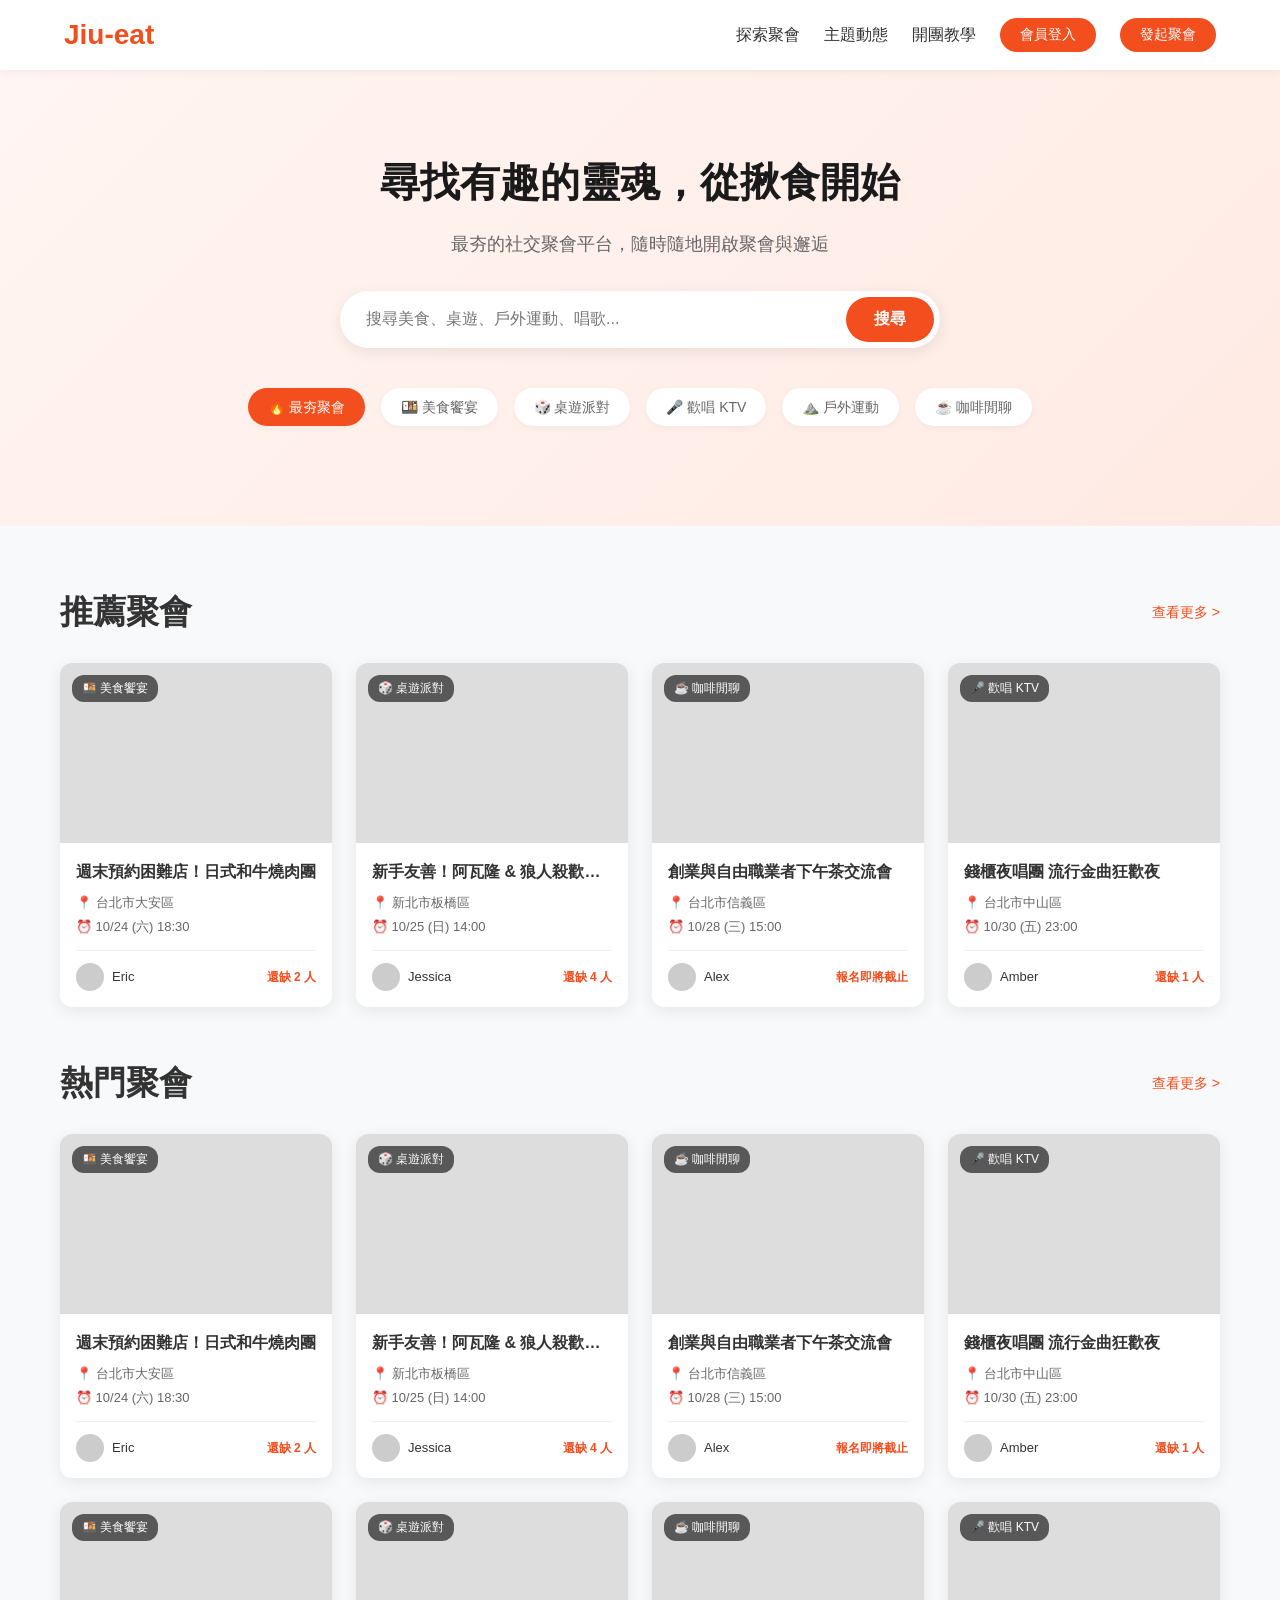
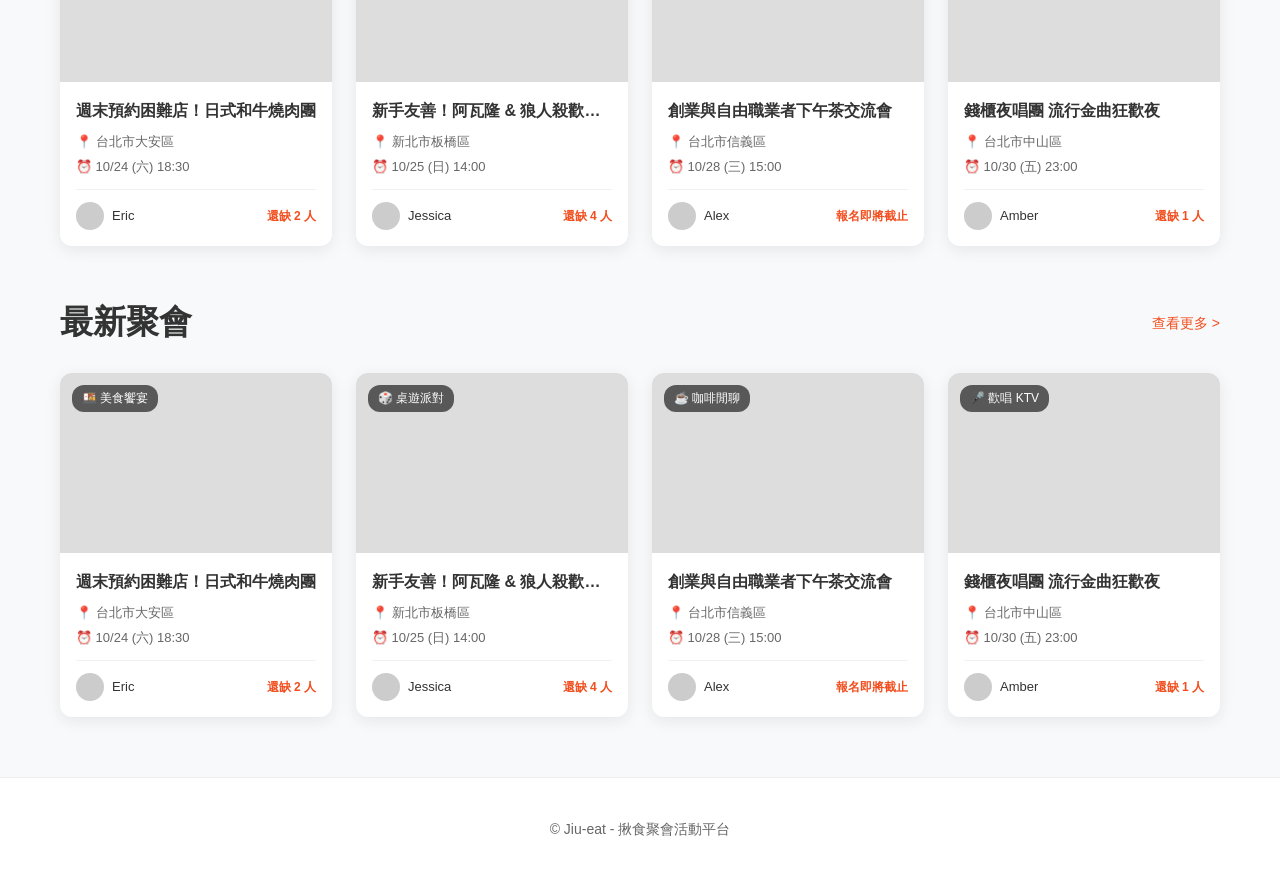
==== commit a8c4e66a: "增加區塊+自適調整" ====
--- a/index.html
+++ b/index.html
@@ -15,18 +15,19 @@
         <a href="#" class="logo">
             <span>Jiu-eat</span>
         </a>
-        <ul class="nav-links">
+        <button class="hamburger" id="hamburger-btn" aria-label="選單">☰</button>
+        <ul class="nav-links" id="nav-links">
             <li><a href="#">探索聚會</a></li>
             <li><a href="#">主題動態</a></li>
             <li><a href="#">開團教學</a></li>
-            <li><a href="#" class="btn-primary">會員</a></li>
-            <li><a href="#" class="btn-primary">發起聚會</a></li>
+            <li><button class="btn-primary">會員登入</button></li>
+            <li><button class="btn-primary">發起聚會</button></li>
         </ul>
     </header>
 
     <!-- 主視覺區塊 -->
     <section class="hero">
-        <h1>尋找有趣的靈魂，從一頓飯開始</h1>
+        <h1>尋找有趣的靈魂，從揪食開始</h1>
         <p>最夯的社交聚會平台，隨時隨地開啟聚會與邂逅</p>
 
         <div class="search-bar">
@@ -51,114 +52,31 @@
         <!-- 區塊 1：近期熱門聚會 -->
         <div class="events-section">
             <div class="section-title">
-                <h2>最夯聚會</h2>
+                <h2>推薦聚會</h2>
                 <a href="#">查看更多 ></a>
             </div>
 
-            <div class="events-grid">
-                <!-- 卡片 1 -->
-                <div class="event-card">
-                    <div class="card-img" style="background-image: url('https://picsum.photos/400/300?random=1');">
-                        <span class="card-tag">🍱 美食饗宴</span>
-                    </div>
-                    <div class="card-content">
-                        <div class="event-title">週末預約困難店！日式和牛燒肉團</div>
-                        <div class="event-info">
-                            <span>📍 台北市大安區</span>
-                            <span>⏰ 10/24 (六) 18:30</span>
-                        </div>
-                        <div class="card-footer">
-                            <div class="host-info">
-                                <div class="avatar"
-                                    style="background-image: url('https://picsum.photos/50?random=3'); background-size: cover;">
-                                </div>
-                                <span>Eric</span>
-                            </div>
-                            <span class="status-badge">還缺 2 人</span>
-                        </div>
-                    </div>
-                </div>
-
-                <!-- 卡片 2 -->
-                <div class="event-card">
-                    <div class="card-img" style="background-image: url('https://picsum.photos/400/300?random=2');">
-                        <span class="card-tag">🎲 桌遊派對</span>
-                    </div>
-                    <div class="card-content">
-                        <div class="event-title">新手友善！阿瓦隆 & 狼人殺歡樂夜</div>
-                        <div class="event-info">
-                            <span>📍 新北市板橋區</span>
-                            <span>⏰ 10/25 (日) 14:00</span>
-                        </div>
-                        <div class="card-footer">
-                            <div class="host-info">
-                                <div class="avatar"
-                                    style="background-image: url('https://picsum.photos/50?random=11'); background-size: cover;">
-                                </div>
-                                <span>Jessica</span>
-                            </div>
-                            <span class="status-badge">還缺 4 人</span>
-                        </div>
-                    </div>
-                </div>
-
-                <!-- 卡片 3 -->
-                <div class="event-card">
-                    <div class="card-img" style="background-image: url('https://picsum.photos/400/300?random=9');">
-                        <span class="card-tag">☕ 咖啡閒聊</span>
-                    </div>
-                    <div class="card-content">
-                        <div class="event-title">創業與自由職業者下午茶交流會</div>
-                        <div class="event-info">
-                            <span>📍 台北市信義區</span>
-                            <span>⏰ 10/28 (三) 15:00</span>
-                        </div>
-                        <div class="card-footer">
-                            <div class="host-info">
-                                <div class="avatar"
-                                    style="background-image: url('https://picsum.photos/50?random=6'); background-size: cover;">
-                                </div>
-                                <span>Alex</span>
-                            </div>
-                            <span class="status-badge">報名即將截止</span>
-                        </div>
-                    </div>
-                </div>
-
-                <!-- 卡片 4 -->
-                <div class="event-card">
-                    <div class="card-img" style="background-image: url('https://picsum.photos/400/300?random=4');">
-                        <span class="card-tag">🎤 歡唱 KTV</span>
-                    </div>
-                    <div class="card-content">
-                        <div class="event-title">錢櫃夜唱團 流行金曲狂歡夜</div>
-                        <div class="event-info">
-                            <span>📍 台北市中山區</span>
-                            <span>⏰ 10/30 (五) 23:00</span>
-                        </div>
-                        <div class="card-footer">
-                            <div class="host-info">
-                                <div class="avatar"
-                                    style="background-image: url('https://picsum.photos/50?random=13'); background-size: cover;">
-                                </div>
-                                <span>Amber</span>
-                            </div>
-                            <span class="status-badge">還缺 1 人</span>
-                        </div>
-                    </div>
-                </div>
-            </div>
+            <div class="events-grid" id="hot-events-grid"></div>
         </div>
 
         <!-- 區塊 2：即將成團聚會（改為 JS 動態渲染） -->
         <div class="events-section">
             <div class="section-title">
-                <h2>推薦聚會</h2>
+                <h2>熱門聚會</h2>
                 <a href="#">查看更多 ></a>
             </div>
 
             <!-- 動態生成卡片的容器 -->
             <div class="events-grid" id="upcoming-events-grid"></div>
+        </div>
+        <!-- 區塊 3：最新聚會 -->
+        <div class="events-section">
+            <div class="section-title">
+                <h2>最新聚會</h2>
+                <a href="#">查看更多 ></a>
+            </div>
+
+            <div class="events-grid" id="latest-events-grid"></div>
         </div>
 
     </main>
@@ -168,16 +86,10 @@
         <p>© Jiu-eat - 揪食聚會活動平台</p>
     </footer>
 
-    <!-- 動態生成區塊 2 卡片的 JavaScript -->
+    <!-- JavaScript 生成卡片-->
     <script>
         document.addEventListener("DOMContentLoaded", () => {
-            // 1. 在這裡設定你「希望」顯示的預設卡片數量（例如：5、7、10 都可以）
-            const targetCardCount = 6;
 
-            // 2. 自動計算並調整為 4 的倍數（如輸入 6 會自動轉為 8）
-            const finalCount = Math.ceil(targetCardCount / 4) * 4;
-
-            // 預設卡片資料庫範本
             const sampleCards = [
                 {
                     tag: "🍱 美食饗宴",
@@ -221,39 +133,48 @@
                 }
             ];
 
-            const gridContainer = document.getElementById("upcoming-events-grid");
-            let cardsHTML = "";
-
-            // 3. 根據計算出的 finalCount 循環產出卡片
-            for (let i = 0; i < finalCount; i++) {
-                // 循環使用預設資料庫中的項目
-                const data = sampleCards[i % sampleCards.length];
-
-                cardsHTML += `
-                    <div class="event-card">
-                        <div class="card-img" style="background-image: url('${data.img}');">
-                            <span class="card-tag">${data.tag}</span>
-                        </div>
-                        <div class="card-content">
-                            <div class="event-title">${data.title}</div>
-                            <div class="event-info">
-                                <span>${data.location}</span>
-                                <span>${data.time}</span>
+            function renderEvents(containerId, count) {
+                const container = document.getElementById(containerId);
+                let html = "";
+                for (let i = 0; i < count; i++) {
+                    const data = sampleCards[i % sampleCards.length];
+                    html += `
+                        <div class="event-card">
+                            <div class="card-img" style="background-image: url('${data.img}');">
+                                <span class="card-tag">${data.tag}</span>
                             </div>
-                            <div class="card-footer">
-                                <div class="host-info">
-                                    <div class="avatar" style="background-image: url('${data.avatar}'); background-size: cover;"></div>
-                                    <span>${data.host}</span>
+                            <div class="card-content">
+                                <div class="event-title">${data.title}</div>
+                                <div class="event-info">
+                                    <span>${data.location}</span>
+                                    <span>${data.time}</span>
                                 </div>
-                                <span class="status-badge">${data.status}</span>
+                                <div class="card-footer">
+                                    <div class="host-info">
+                                        <div class="avatar" style="background-image: url('${data.avatar}'); background-size: cover;"></div>
+                                        <span>${data.host}</span>
+                                    </div>
+                                    <span class="status-badge">${data.status}</span>
+                                </div>
                             </div>
                         </div>
-                    </div>
-                `;
+                    `;
+                }
+                container.innerHTML = html;
             }
 
-            // 將生成的卡片寫入 DOM 容器中
-            gridContainer.innerHTML = cardsHTML;
+            renderEvents("hot-events-grid", 4);
+            renderEvents("latest-events-grid", 4);
+
+            const targetCardCount = 8;
+            const finalCount = Math.ceil(targetCardCount / 4) * 4;
+            renderEvents("upcoming-events-grid", finalCount);
+
+            const hamburger = document.getElementById("hamburger-btn");
+            const navLinks = document.getElementById("nav-links");
+            hamburger.addEventListener("click", () => {
+                navLinks.classList.toggle("open");
+            });
         });
     </script>
 </body>
--- a/style.css
+++ b/style.css
@@ -1,298 +1,358 @@
-/* 全域 Reset & 變數設定 */
-:root {
-    --primary-color: #f24e1e;
-    /* Eatgether 經典品牌紅橘色 */
-    --primary-hover: #d93d10;
-    --bg-gray: #f8f9fa;
-    --text-main: #333333;
-    --text-muted: #666666;
-    --card-shadow: 0 4px 16px rgba(0, 0, 0, 0.08);
-    --border-radius: 12px;
-}
-
-* {
-    box-sizing: border-box;
-    margin: 0;
-    padding: 0;
-    font-family: -apple-system, BlinkMacSystemFont, "Segoe UI", Roboto, "Helvetica Neue", Arial, sans-serif;
-}
-
-body {
-    background-color: var(--bg-gray);
-    color: var(--text-main);
-    line-height: 1.6;
-}
-
-/* 頂部導航列 */
-header {
-    background-color: #ffffff;
-    height: 70px;
-    display: flex;
-    justify-content: space-between;
-    align-items: center;
-    padding: 0 5%;
-    position: sticky;
-    top: 0;
-    z-index: 1000;
-    box-shadow: 0 2px 8px rgba(0, 0, 0, 0.05);
-}
-
-.logo {
-    font-size: 28px;
-    font-weight: 800;
-    color: var(--primary-color);
-    text-decoration: none;
-    display: flex;
-    align-items: center;
-    gap: 8px;
-}
-
-.nav-links {
-    display: flex;
-    gap: 24px;
-    align-items: center;
-    list-style: none;
-}
-
-.nav-links a {
-    text-decoration: none;
-    color: var(--text-main);
-    font-weight: 500;
-    transition: color 0.2s;
-}
-
-.nav-links a:hover {
-    color: var(--primary-color);
-}
-
-.btn-primary {
-    background-color: var(--primary-color);
-    color: #fff !important;
-    padding: 8px 20px;
-    border-radius: 20px;
-    transition: background-color 0.2s !important;
-}
-
-.btn-primary:hover {
-    background-color: var(--primary-hover) !important;
-}
-
-/* 主視覺 Hero 區塊 */
-.hero {
-    background: linear-gradient(135deg, #fff5f2 0%, #ffeae3 100%);
-    padding: 80px 5% 100px;
-    text-align: center;
-}
-
-.hero h1 {
-    font-size: 40px;
-    margin-bottom: 16px;
-    color: #1a1a1a;
-}
-
-.hero p {
-    font-size: 18px;
-    color: var(--text-muted);
-    margin-bottom: 32px;
-}
-
-.search-bar {
-    max-width: 600px;
-    margin: 0 auto;
-    display: flex;
-    background: #ffffff;
-    padding: 6px;
-    border-radius: 30px;
-    box-shadow: var(--card-shadow);
-}
-
-.search-bar input {
-    flex: 1;
-    border: none;
-    padding: 12px 20px;
-    border-radius: 30px;
-    outline: none;
-    font-size: 16px;
-}
-
-.search-bar button {
-    background-color: var(--primary-color);
-    color: #ffffff;
-    border: none;
-    padding: 12px 28px;
-    border-radius: 25px;
-    cursor: pointer;
-    font-size: 16px;
-    font-weight: 600;
-}
-
-/* 分類標籤區 */
-.categories {
-    display: flex;
-    justify-content: center;
-    gap: 16px;
-    margin-top: 40px;
-    flex-wrap: wrap;
-}
-
-.category-chip {
-    background: #ffffff;
-    padding: 8px 20px;
-    border-radius: 20px;
-    font-size: 14px;
-    color: var(--text-muted);
-    cursor: pointer;
-    box-shadow: 0 2px 6px rgba(0, 0, 0, 0.04);
-    transition: all 0.2s;
-}
-
-.category-chip:hover,
-.category-chip.active {
-    background: var(--primary-color);
-    color: #ffffff;
-}
-
-/* 主要內容 container */
-.container {
-    max-width: 1200px;
-    margin: 0 auto;
-    padding: 60px 20px;
-    display: flex;
-    flex-direction: column;
-    gap: 50px;
-    /* 自動控制區塊間距 */
-}
-
-.section-title {
-    font-size: 26px;
-    margin-bottom: 24px;
-    display: flex;
-    justify-content: space-between;
-    align-items: center;
-}
-
-.section-title a {
-    font-size: 14px;
-    color: var(--primary-color);
-    text-decoration: none;
-}
-
-/* 獨立聚會區塊 (包裹 標題 + 卡片列表) */
-.events-section {
-    width: 100%;
-}
-
-/* 聚會卡片列表 */
-.events-grid {
-    display: grid;
-    grid-template-columns: repeat(auto-fill, minmax(260px, 1fr));
-    gap: 24px;
-}
-
-.event-card {
-    background: #ffffff;
-    border-radius: var(--border-radius);
-    overflow: hidden;
-    box-shadow: var(--card-shadow);
-    transition: transform 0.2s;
-    cursor: pointer;
-}
-
-.event-card:hover {
-    transform: translateY(-4px);
-}
-
-.card-img {
-    width: 100%;
-    height: 180px;
-    background-color: #ddd;
-    background-size: cover;
-    background-position: center;
-    position: relative;
-}
-
-.card-tag {
-    position: absolute;
-    top: 12px;
-    left: 12px;
-    background: rgba(0, 0, 0, 0.6);
-    color: #ffffff;
-    padding: 4px 10px;
-    border-radius: 12px;
-    font-size: 12px;
-}
-
-.card-content {
-    padding: 16px;
-}
-
-.event-title {
-    font-size: 16px;
-    font-weight: 700;
-    margin-bottom: 8px;
-    white-space: nowrap;
-    overflow: hidden;
-    text-overflow: ellipsis;
-}
-
-.event-info {
-    font-size: 13px;
-    color: var(--text-muted);
-    margin-bottom: 12px;
-    display: flex;
-    flex-direction: column;
-    gap: 4px;
-}
-
-.card-footer {
-    display: flex;
-    align-items: center;
-    justify-content: space-between;
-    border-top: 1px solid #f0f0f0;
-    padding-top: 12px;
-}
-
-.host-info {
-    display: flex;
-    align-items: center;
-    gap: 8px;
-    font-size: 13px;
-}
-
-.avatar {
-    width: 28px;
-    height: 28px;
-    border-radius: 50%;
-    background-color: #ccc;
-}
-
-.status-badge {
-    font-size: 12px;
-    color: var(--primary-color);
-    font-weight: 600;
-}
-
-/* 頁尾 Footer */
-footer {
-    background-color: #ffffff;
-    border-top: 1px solid #eee;
-    padding: 40px 5%;
-    text-align: center;
-    color: var(--text-muted);
-    font-size: 14px;
-}
-
-/* 響應式調整 */
-@media (max-width: 768px) {
-    .hero h1 {
-        font-size: 28px;
-    }
-
-    .hero p {
-        font-size: 15px;
-    }
-
-    .nav-links {
-        display: none;
-    }
+/* 全域 Reset & 變數設定 */
+:root {
+    --primary-color: #f24e1e;
+    /* Eatgether 經典品牌紅橘色 */
+    --primary-hover: #d93d10;
+    --bg-gray: #f8f9fa;
+    --text-main: #333333;
+    --text-muted: #666666;
+    --card-shadow: 0 4px 16px rgba(0, 0, 0, 0.08);
+    --border-radius: 12px;
+}
+
+* {
+    box-sizing: border-box;
+    margin: 0;
+    padding: 0;
+    font-family: -apple-system, BlinkMacSystemFont, "Segoe UI", Roboto, "Helvetica Neue", Arial, sans-serif;
+}
+
+body {
+    background-color: var(--bg-gray);
+    color: var(--text-main);
+    line-height: 1.6;
+}
+
+/* 頂部導航列 */
+header {
+    background-color: #ffffff;
+    height: 70px;
+    display: flex;
+    justify-content: space-between;
+    align-items: center;
+    padding: 0 5%;
+    position: sticky;
+    top: 0;
+    z-index: 1000;
+    box-shadow: 0 2px 8px rgba(0, 0, 0, 0.05);
+}
+
+.logo {
+    font-size: 28px;
+    font-weight: 800;
+    color: var(--primary-color);
+    text-decoration: none;
+    display: flex;
+    align-items: center;
+    gap: 8px;
+}
+
+.nav-links {
+    display: flex;
+    gap: 24px;
+    align-items: center;
+    list-style: none;
+}
+
+.nav-links a {
+    text-decoration: none;
+    color: var(--text-main);
+    font-weight: 500;
+    transition: color 0.2s;
+}
+
+.nav-links a:hover {
+    color: var(--primary-color);
+}
+
+.btn-primary {
+    background-color: var(--primary-color);
+    color: #fff !important;
+    padding: 8px 20px;
+    border-radius: 20px;
+    transition: background-color 0.2s !important;
+}
+
+.btn-primary:hover {
+    background-color: var(--primary-hover) !important;
+}
+
+/* 主視覺 Hero 區塊 */
+.hero {
+    background: linear-gradient(135deg, #fff5f2 0%, #ffeae3 100%);
+    padding: 80px 5% 100px;
+    text-align: center;
+}
+
+.hero h1 {
+    font-size: 40px;
+    margin-bottom: 16px;
+    color: #1a1a1a;
+}
+
+.hero p {
+    font-size: 18px;
+    color: var(--text-muted);
+    margin-bottom: 32px;
+}
+
+.search-bar {
+    max-width: 600px;
+    margin: 0 auto;
+    display: flex;
+    background: #ffffff;
+    padding: 6px;
+    border-radius: 30px;
+    box-shadow: var(--card-shadow);
+}
+
+.search-bar input {
+    flex: 1;
+    border: none;
+    padding: 12px 20px;
+    border-radius: 30px;
+    outline: none;
+    font-size: 16px;
+}
+
+.search-bar button {
+    background-color: var(--primary-color);
+    color: #ffffff;
+    border: none;
+    padding: 12px 28px;
+    border-radius: 25px;
+    cursor: pointer;
+    font-size: 16px;
+    font-weight: 600;
+}
+
+/* 分類標籤區 */
+.categories {
+    display: flex;
+    justify-content: center;
+    gap: 16px;
+    margin-top: 40px;
+    flex-wrap: wrap;
+}
+
+.category-chip {
+    background: #ffffff;
+    padding: 8px 20px;
+    border-radius: 20px;
+    font-size: 14px;
+    color: var(--text-muted);
+    cursor: pointer;
+    box-shadow: 0 2px 6px rgba(0, 0, 0, 0.04);
+    transition: all 0.2s;
+}
+
+.category-chip:hover,
+.category-chip.active {
+    background: var(--primary-color);
+    color: #ffffff;
+}
+
+/* 主要內容 container */
+.container {
+    max-width: 1200px;
+    margin: 0 auto;
+    padding: 60px 20px;
+    display: flex;
+    flex-direction: column;
+    gap: 50px;
+    /* 自動控制區塊間距 */
+}
+
+.section-title {
+    font-size: 22px;
+    margin-bottom: 24px;
+    display: flex;
+    justify-content: space-between;
+    align-items: center;
+}
+
+.section-title a {
+    font-size: 14px;
+    color: var(--primary-color);
+    text-decoration: none;
+}
+
+/* 獨立聚會區塊 (包裹 標題 + 卡片列表) */
+.events-section {
+    width: 100%;
+}
+
+/* 聚會卡片列表 */
+.events-grid {
+    display: grid;
+    grid-template-columns: repeat(auto-fill, minmax(260px, 1fr));
+    gap: 24px;
+}
+
+.event-card {
+    background: #ffffff;
+    border-radius: var(--border-radius);
+    overflow: hidden;
+    box-shadow: var(--card-shadow);
+    transition: transform 0.2s;
+    cursor: pointer;
+}
+
+.event-card:hover {
+    transform: translateY(-4px);
+}
+
+.card-img {
+    width: 100%;
+    height: 180px;
+    background-color: #ddd;
+    background-size: cover;
+    background-position: center;
+    position: relative;
+}
+
+.card-tag {
+    position: absolute;
+    top: 12px;
+    left: 12px;
+    background: rgba(0, 0, 0, 0.6);
+    color: #ffffff;
+    padding: 4px 10px;
+    border-radius: 12px;
+    font-size: 12px;
+}
+
+.card-content {
+    padding: 16px;
+}
+
+.event-title {
+    font-size: 16px;
+    font-weight: 700;
+    margin-bottom: 8px;
+    white-space: nowrap;
+    overflow: hidden;
+    text-overflow: ellipsis;
+}
+
+.event-info {
+    font-size: 13px;
+    color: var(--text-muted);
+    margin-bottom: 12px;
+    display: flex;
+    flex-direction: column;
+    gap: 4px;
+}
+
+.card-footer {
+    display: flex;
+    align-items: center;
+    justify-content: space-between;
+    border-top: 1px solid #f0f0f0;
+    padding-top: 12px;
+}
+
+.host-info {
+    display: flex;
+    align-items: center;
+    gap: 8px;
+    font-size: 13px;
+}
+
+.avatar {
+    width: 28px;
+    height: 28px;
+    border-radius: 50%;
+    background-color: #ccc;
+}
+
+.status-badge {
+    font-size: 12px;
+    color: var(--primary-color);
+    font-weight: 600;
+}
+
+/* 頁尾 Footer */
+footer {
+    background-color: #ffffff;
+    border-top: 1px solid #eee;
+    padding: 40px 5%;
+    text-align: center;
+    color: var(--text-muted);
+    font-size: 14px;
+}
+
+/* 漢堡選單按鈕 (桌機隱藏) */
+.hamburger {
+    display: none;
+    background: none;
+    border: none;
+    font-size: 28px;
+    cursor: pointer;
+    padding: 4px 8px;
+    color: var(--text-main);
+    line-height: 1;
+}
+
+/* Nav 內 button 重置 */
+.nav-links button {
+    border: none;
+    cursor: pointer;
+    font-size: 14px;
+    font-family: inherit;
+}
+
+/* 響應式調整 */
+@media (max-width: 768px) {
+    .hero h1 {
+        font-size: 28px;
+    }
+
+    .hero p {
+        font-size: 15px;
+    }
+
+    .hamburger {
+        display: block;
+    }
+
+    .nav-links {
+        display: none;
+        position: fixed;
+        top: 70px;
+        left: 0;
+        right: 0;
+        background: #fff;
+        flex-direction: column;
+        padding: 20px 5%;
+        box-shadow: 0 4px 12px rgba(0, 0, 0, 0.1);
+        gap: 16px;
+        z-index: 999;
+    }
+
+    .nav-links.open {
+        display: flex;
+    }
+
+    .nav-links button.btn-primary {
+        width: 100%;
+        text-align: center;
+    }
+
+    .section-title {
+        font-size: 18px;
+    }
+
+    .events-grid {
+        grid-template-columns: repeat(2, 1fr);
+        gap: 12px;
+    }
+
+    .card-img {
+        height: 120px;
+    }
+
+    .event-title {
+        font-size: 14px;
+    }
 }
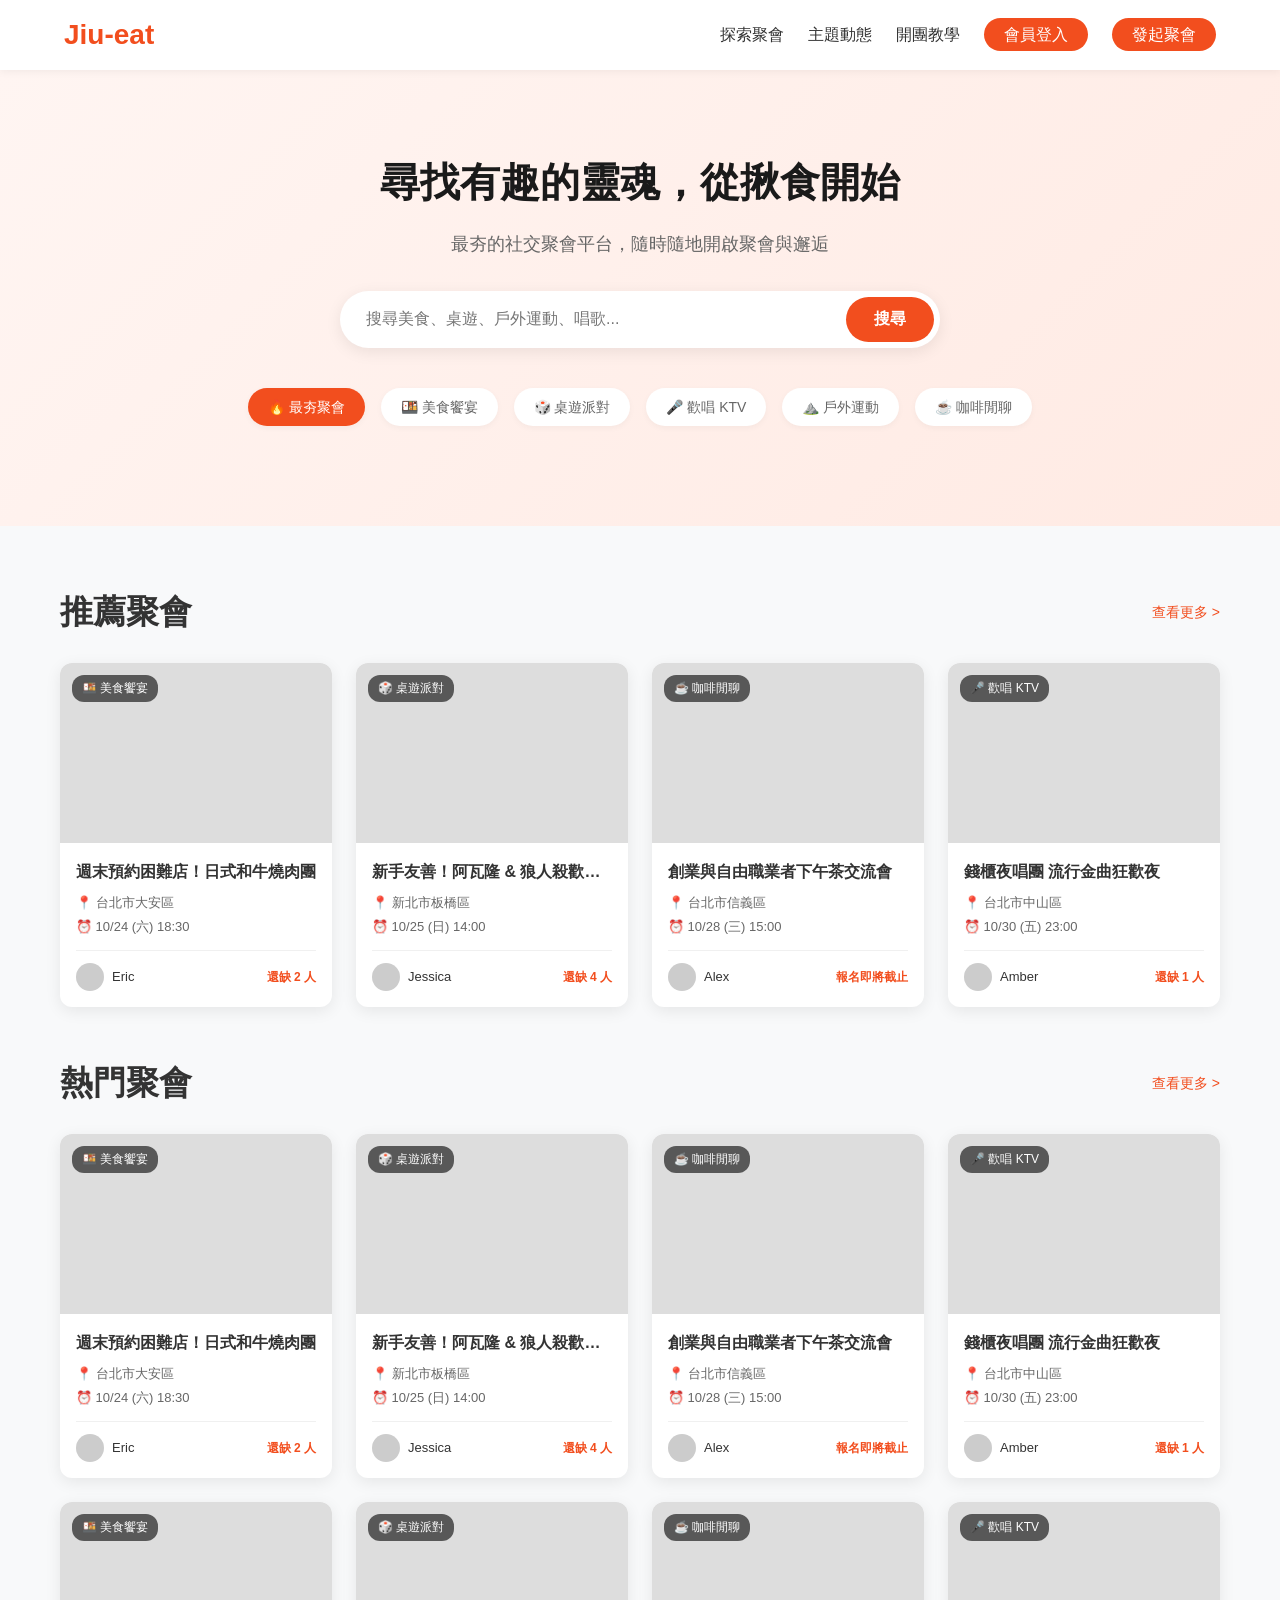
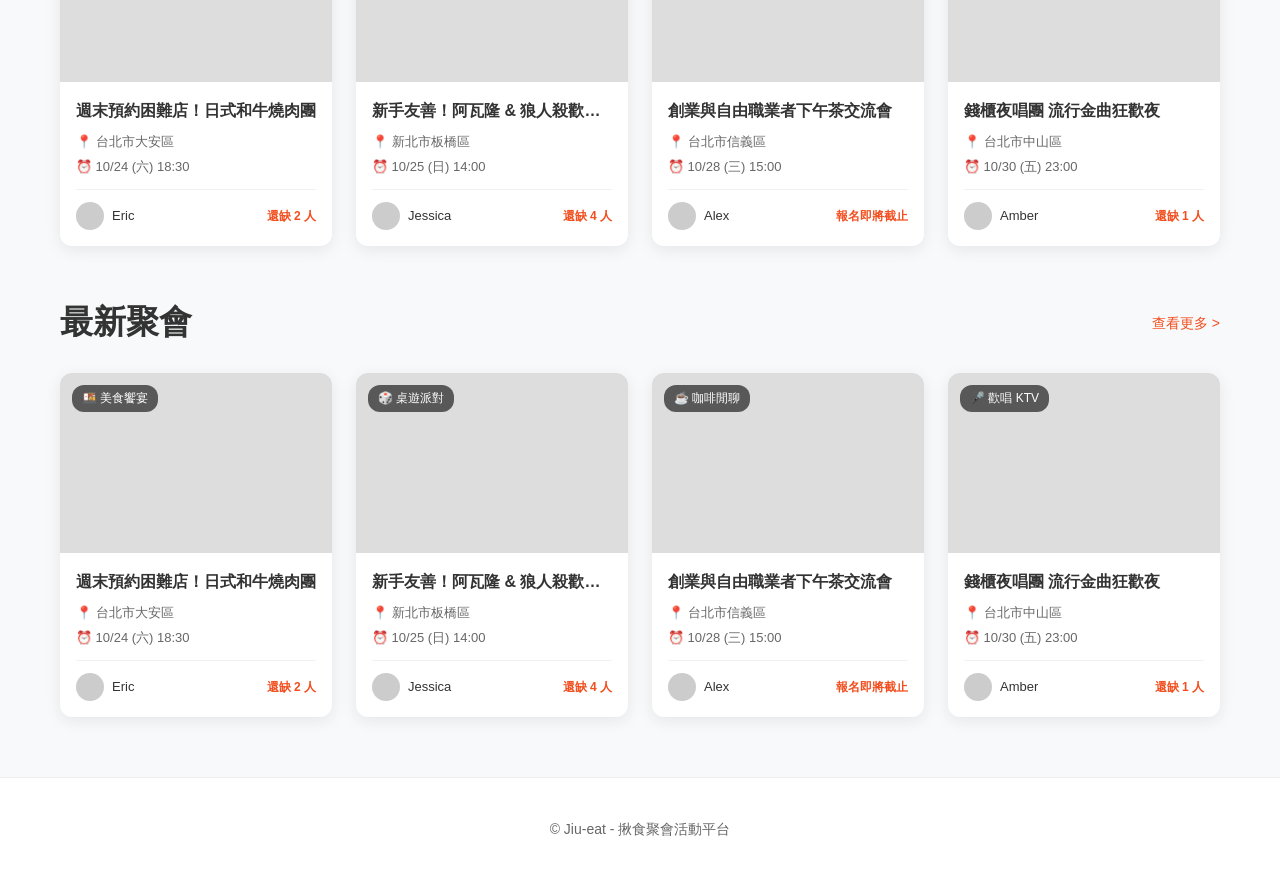
==== commit a69af20d: "增加Rrigster" ====
--- a/index.html
+++ b/index.html
@@ -5,25 +5,12 @@
     <meta charset="UTF-8">
     <meta name="viewport" content="width=device-width, initial-scale=1.0">
     <title>Jiu-eat - 揪食聚會活動平台</title>
-    <link rel="stylesheet" href="style.css">
+    <link rel="stylesheet" href="style.css?v=2">
 </head>
 
 <body>
 
-    <!-- 頁首導航 -->
-    <header>
-        <a href="#" class="logo">
-            <span>Jiu-eat</span>
-        </a>
-        <button class="hamburger" id="hamburger-btn" aria-label="選單">☰</button>
-        <ul class="nav-links" id="nav-links">
-            <li><a href="#">探索聚會</a></li>
-            <li><a href="#">主題動態</a></li>
-            <li><a href="#">開團教學</a></li>
-            <li><button class="btn-primary">會員登入</button></li>
-            <li><button class="btn-primary">發起聚會</button></li>
-        </ul>
-    </header>
+    <!-- header 由 include.js 載入 -->
 
     <!-- 主視覺區塊 -->
     <section class="hero">
@@ -80,11 +67,6 @@
         </div>
 
     </main>
-
-    <!-- 頁尾 -->
-    <footer>
-        <p>© Jiu-eat - 揪食聚會活動平台</p>
-    </footer>
 
     <!-- JavaScript 生成卡片-->
     <script>
@@ -170,13 +152,11 @@
             const finalCount = Math.ceil(targetCardCount / 4) * 4;
             renderEvents("upcoming-events-grid", finalCount);
 
-            const hamburger = document.getElementById("hamburger-btn");
-            const navLinks = document.getElementById("nav-links");
-            hamburger.addEventListener("click", () => {
-                navLinks.classList.toggle("open");
-            });
+            // 漢堡選單邏輯已移至 include.js
         });
     </script>
+
+    <script src="include.js"></script>
 </body>
 
 </html>
--- a/style.css
+++ b/style.css
@@ -300,6 +300,150 @@
     cursor: pointer;
     font-size: 14px;
     font-family: inherit;
+}
+
+/* 註冊頁面 */
+.register-page {
+    display: flex;
+    justify-content: center;
+    align-items: flex-start;
+    min-height: calc(100vh - 70px - 100px);
+    padding: 60px 20px;
+}
+
+.register-card {
+    background: #fff;
+    border-radius: var(--border-radius);
+    box-shadow: var(--card-shadow);
+    padding: 40px;
+    width: 100%;
+    max-width: 460px;
+}
+
+.register-card h1 {
+    font-size: 28px;
+    text-align: center;
+    margin-bottom: 4px;
+}
+
+.register-subtitle {
+    text-align: center;
+    color: var(--text-muted);
+    font-size: 14px;
+    margin-bottom: 32px;
+}
+
+.form-group {
+    margin-bottom: 20px;
+}
+
+.form-group label {
+    display: block;
+    font-size: 14px;
+    font-weight: 600;
+    margin-bottom: 6px;
+    color: var(--text-main);
+}
+
+.form-group input[type="text"],
+.form-group input[type="email"],
+.form-group input[type="password"] {
+    width: 100%;
+    padding: 12px 14px;
+    border: 1.5px solid #ddd;
+    border-radius: 8px;
+    font-size: 15px;
+    outline: none;
+    transition: border-color 0.2s;
+}
+
+.form-group input:focus {
+    border-color: var(--primary-color);
+}
+
+.form-group input.input-error {
+    border-color: #e74c3c;
+}
+
+.error-msg {
+    display: block;
+    font-size: 12px;
+    color: #e74c3c;
+    min-height: 18px;
+    margin-top: 4px;
+}
+
+.api-error {
+    text-align: center;
+    margin-bottom: 12px;
+    font-size: 14px;
+}
+
+.terms-group {
+    margin-bottom: 24px;
+}
+
+.terms-label {
+    display: flex !important;
+    align-items: center;
+    gap: 8px;
+    font-weight: 400 !important;
+    cursor: pointer;
+}
+
+.terms-label input[type="checkbox"] {
+    width: 18px;
+    height: 18px;
+    accent-color: var(--primary-color);
+    flex-shrink: 0;
+}
+
+.terms-link {
+    color: var(--primary-color);
+    text-decoration: none;
+}
+
+.terms-link:hover {
+    text-decoration: underline;
+}
+
+.btn-submit {
+    width: 100%;
+    background-color: var(--primary-color);
+    color: #fff;
+    border: none;
+    padding: 14px;
+    border-radius: 25px;
+    font-size: 16px;
+    font-weight: 700;
+    cursor: pointer;
+    transition: background-color 0.2s;
+}
+
+.btn-submit:hover {
+    background-color: var(--primary-hover);
+}
+
+.btn-submit:disabled {
+    opacity: 0.6;
+    cursor: not-allowed;
+}
+
+.login-link {
+    text-align: center;
+    margin-top: 20px;
+    font-size: 14px;
+    color: var(--text-muted);
+}
+
+.login-link a {
+    color: var(--primary-color);
+    text-decoration: none;
+    font-weight: 600;
+}
+
+.login-link a:hover {
+    text-decoration: underline;
 }
 
 /* 響應式調整 */
@@ -336,6 +480,7 @@
 
     .nav-links button.btn-primary {
         width: 100%;
+        border: none;
         text-align: center;
     }
 
